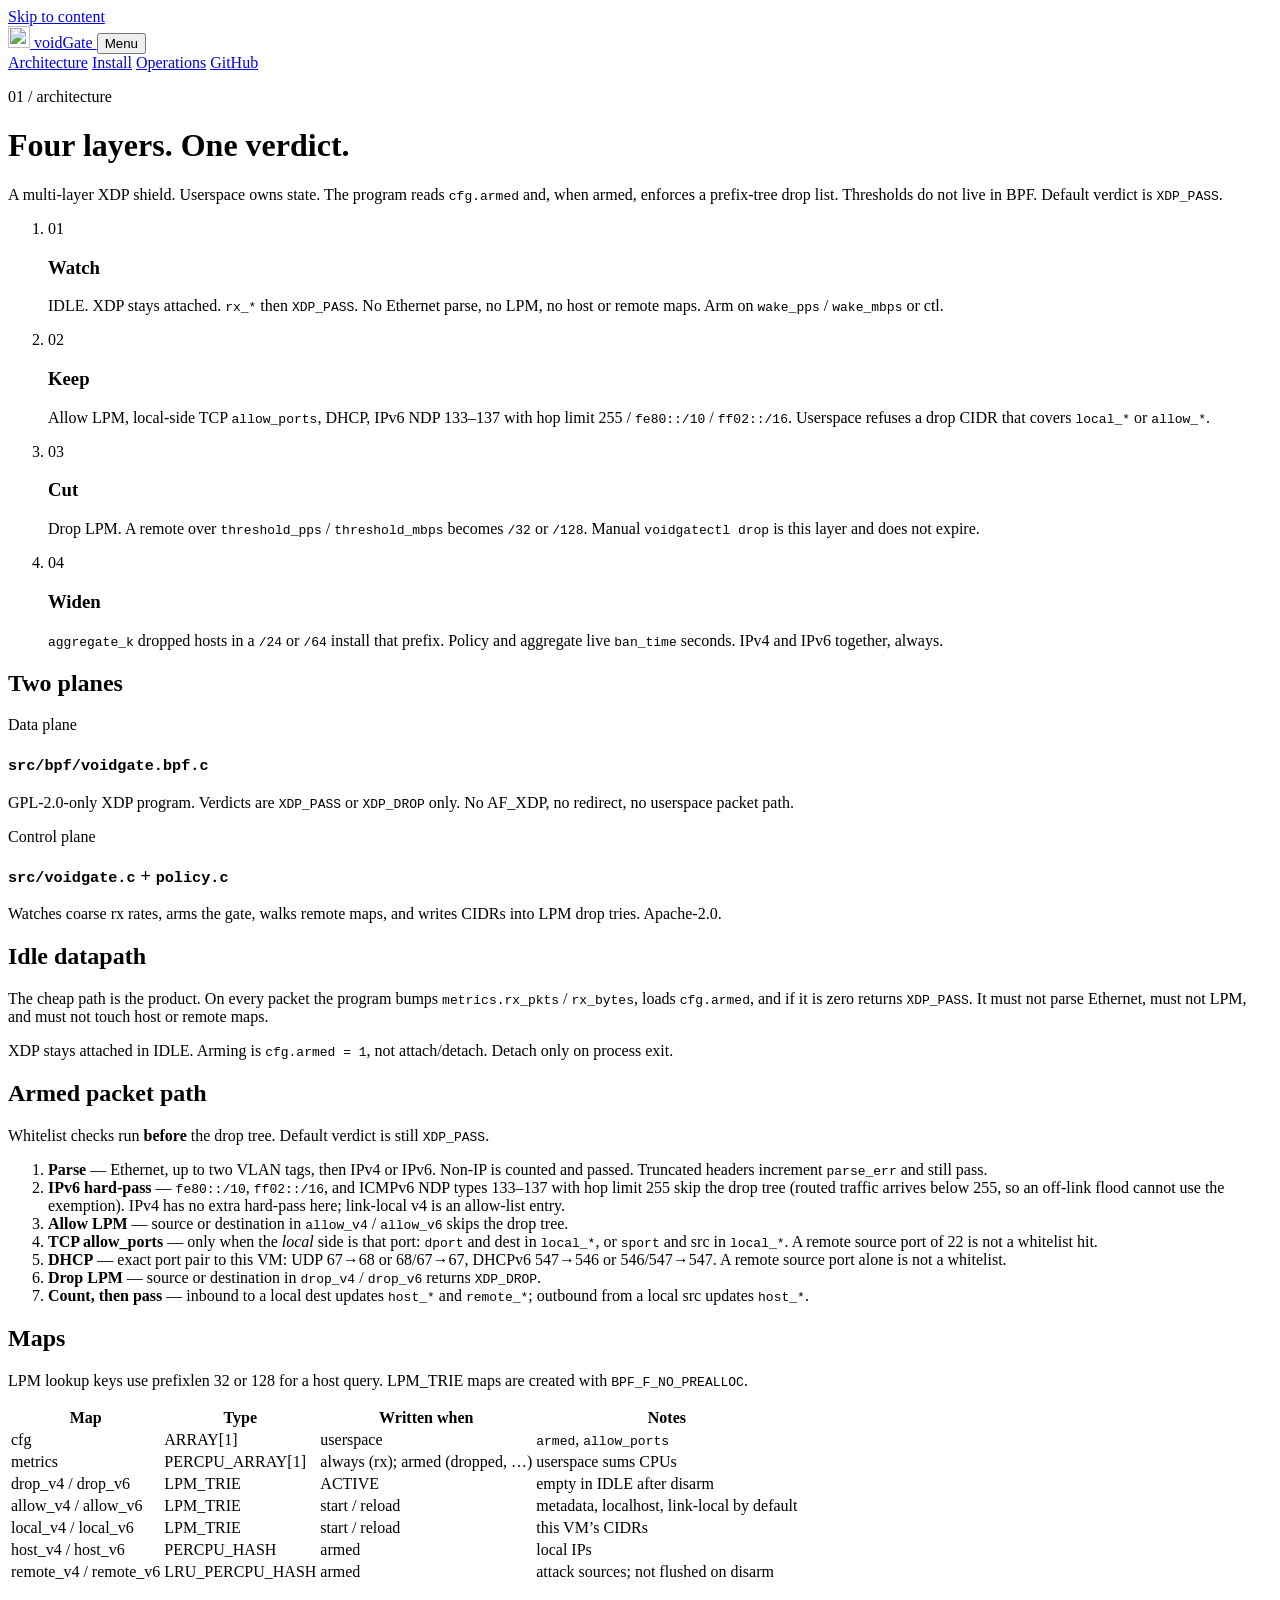
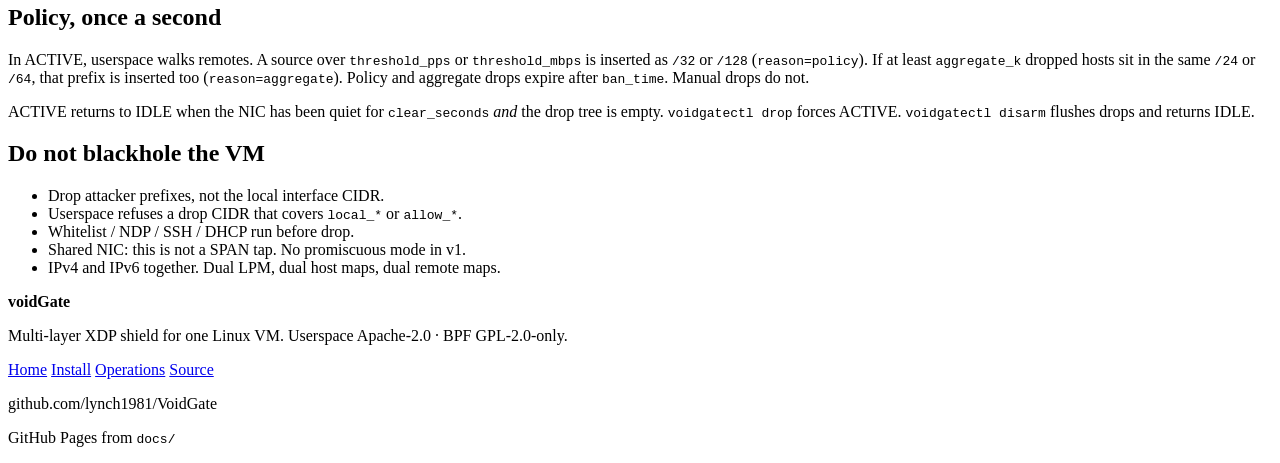
==== docs/architecture.html @ b7147ee7 "bugfix: require hop limit 255 for the XDP NDP exemption The IPv6 hard-pass matched ICMPv6 types 133-" ====
<!DOCTYPE html>
<html lang="en">
<head>
    <meta charset="utf-8">
    <meta name="viewport" content="width=device-width, initial-scale=1">
    <title>Architecture — voidGate</title>
    <meta name="description" content="voidGate as a four-layer XDP shield: watch, keep, cut, widen. Data plane vs control plane, maps, and invariants.">
    <meta name="theme-color" content="#05060a">
    <link rel="icon" href="img/favicon.svg" type="image/svg+xml">
    <link rel="canonical" href="https://lynch1981.github.io/VoidGate/architecture.html">
    <meta property="og:title" content="Architecture — voidGate">
    <meta property="og:description" content="Four-layer XDP shield. Control plane decides CIDRs. XDP only looks them up.">
    <meta property="og:type" content="website">
    <meta property="og:url" content="https://lynch1981.github.io/VoidGate/architecture.html">
    <link rel="preload" href="fonts/ibm-plex-sans-400.woff2" as="font" type="font/woff2" crossorigin>
    <link rel="preload" href="fonts/ibm-plex-mono-400.woff2" as="font" type="font/woff2" crossorigin>
    <link rel="stylesheet" href="css/site.css">
</head>
<body>
    <a class="skip" href="#main">Skip to content</a>
    <header class="site-header">
        <div class="wrap header-inner">
            <a class="brand" href="index.html">
                <img src="img/mark.svg" width="22" height="22" alt="">
                voidGate
            </a>
            <button class="nav-toggle" type="button" aria-expanded="false" aria-controls="site-nav">Menu</button>
            <nav id="site-nav" class="site-nav">
                <a href="architecture.html">Architecture</a>
                <a href="install.html">Install</a>
                <a href="operations.html">Operations</a>
                <a class="nav-ext" href="https://github.com/lynch1981/VoidGate">GitHub</a>
            </nav>
        </div>
    </header>

    <main id="main" class="wrap prose">
        <header class="page-head">
            <p class="kicker">01 / architecture</p>
            <h1>Four layers. One verdict.</h1>
            <p class="lede">A multi-layer XDP shield. Userspace owns state. The program reads <code>cfg.armed</code> and, when armed, enforces a prefix-tree drop list. Thresholds do not live in BPF. Default verdict is <code>XDP_PASS</code>.</p>
        </header>

        <ol class="shield">
            <li class="watch">
                <span class="layer-idx">01</span>
                <div>
                    <h3>Watch</h3>
                    <p>IDLE. XDP stays attached. <code>rx_*</code> then <code>XDP_PASS</code>. No Ethernet parse, no LPM, no host or remote maps. Arm on <code>wake_pps</code> / <code>wake_mbps</code> or ctl.</p>
                </div>
            </li>
            <li class="keep">
                <span class="layer-idx">02</span>
                <div>
                    <h3>Keep</h3>
                    <p>Allow LPM, local-side TCP <code>allow_ports</code>, DHCP, IPv6 NDP 133–137 with hop limit 255 / <code>fe80::/10</code> / <code>ff02::/16</code>. Userspace refuses a drop CIDR that covers <code>local_*</code> or <code>allow_*</code>.</p>
                </div>
            </li>
            <li class="cut">
                <span class="layer-idx">03</span>
                <div>
                    <h3>Cut</h3>
                    <p>Drop LPM. A remote over <code>threshold_pps</code> / <code>threshold_mbps</code> becomes <code>/32</code> or <code>/128</code>. Manual <code>voidgatectl drop</code> is this layer and does not expire.</p>
                </div>
            </li>
            <li class="widen">
                <span class="layer-idx">04</span>
                <div>
                    <h3>Widen</h3>
                    <p><code>aggregate_k</code> dropped hosts in a <code>/24</code> or <code>/64</code> install that prefix. Policy and aggregate live <code>ban_time</code> seconds. IPv4 and IPv6 together, always.</p>
                </div>
            </li>
        </ol>

        <h2>Two planes</h2>
        <div class="two">
            <article class="fact">
                <p class="tag">Data plane</p>
                <h3><code>src/bpf/voidgate.bpf.c</code></h3>
                <p>GPL-2.0-only XDP program. Verdicts are <code>XDP_PASS</code> or <code>XDP_DROP</code> only. No AF_XDP, no redirect, no userspace packet path.</p>
            </article>
            <article class="fact">
                <p class="tag">Control plane</p>
                <h3><code>src/voidgate.c</code> + <code>policy.c</code></h3>
                <p>Watches coarse rx rates, arms the gate, walks remote maps, and writes CIDRs into LPM drop tries. Apache-2.0.</p>
            </article>
        </div>

        <h2>Idle datapath</h2>
        <p>The cheap path is the product. On every packet the program bumps <code>metrics.rx_pkts</code> / <code>rx_bytes</code>, loads <code>cfg.armed</code>, and if it is zero returns <code>XDP_PASS</code>. It must not parse Ethernet, must not LPM, and must not touch host or remote maps.</p>
        <aside class="note ok">XDP stays attached in IDLE. Arming is <code>cfg.armed = 1</code>, not attach/detach. Detach only on process exit.</aside>

        <h2>Armed packet path</h2>
        <p>Whitelist checks run <strong>before</strong> the drop tree. Default verdict is still <code>XDP_PASS</code>.</p>
        <ol class="path">
            <li><strong>Parse</strong> — Ethernet, up to two VLAN tags, then IPv4 or IPv6. Non-IP is counted and passed. Truncated headers increment <code>parse_err</code> and still pass.</li>
            <li><strong>IPv6 hard-pass</strong> — <code>fe80::/10</code>, <code>ff02::/16</code>, and ICMPv6 NDP types 133–137 with hop limit 255 skip the drop tree (routed traffic arrives below 255, so an off-link flood cannot use the exemption). IPv4 has no extra hard-pass here; link-local v4 is an allow-list entry.</li>
            <li><strong>Allow LPM</strong> — source or destination in <code>allow_v4</code> / <code>allow_v6</code> skips the drop tree.</li>
            <li><strong>TCP allow_ports</strong> — only when the <em>local</em> side is that port: <code>dport</code> and dest in <code>local_*</code>, or <code>sport</code> and src in <code>local_*</code>. A remote source port of 22 is not a whitelist hit.</li>
            <li><strong>DHCP</strong> — exact port pair to this VM: UDP 67→68 or 68/67→67, DHCPv6 547→546 or 546/547→547. A remote source port alone is not a whitelist.</li>
            <li class="drop-step"><strong>Drop LPM</strong> — source or destination in <code>drop_v4</code> / <code>drop_v6</code> returns <code>XDP_DROP</code>.</li>
            <li><strong>Count, then pass</strong> — inbound to a local dest updates <code>host_*</code> and <code>remote_*</code>; outbound from a local src updates <code>host_*</code>.</li>
        </ol>

        <h2>Maps</h2>
        <p>LPM lookup keys use prefixlen 32 or 128 for a host query. LPM_TRIE maps are created with <code>BPF_F_NO_PREALLOC</code>.</p>
        <div class="grid-table-wrap">
            <table class="grid-table">
                <thead>
                    <tr>
                        <th>Map</th>
                        <th>Type</th>
                        <th>Written when</th>
                        <th>Notes</th>
                    </tr>
                </thead>
                <tbody>
                    <tr>
                        <td>cfg</td>
                        <td>ARRAY[1]</td>
                        <td>userspace</td>
                        <td><code>armed</code>, <code>allow_ports</code></td>
                    </tr>
                    <tr>
                        <td>metrics</td>
                        <td>PERCPU_ARRAY[1]</td>
                        <td>always (rx); armed (dropped, …)</td>
                        <td>userspace sums CPUs</td>
                    </tr>
                    <tr>
                        <td>drop_v4 / drop_v6</td>
                        <td>LPM_TRIE</td>
                        <td>ACTIVE</td>
                        <td>empty in IDLE after disarm</td>
                    </tr>
                    <tr>
                        <td>allow_v4 / allow_v6</td>
                        <td>LPM_TRIE</td>
                        <td>start / reload</td>
                        <td>metadata, localhost, link-local by default</td>
                    </tr>
                    <tr>
                        <td>local_v4 / local_v6</td>
                        <td>LPM_TRIE</td>
                        <td>start / reload</td>
                        <td>this VM’s CIDRs</td>
                    </tr>
                    <tr>
                        <td>host_v4 / host_v6</td>
                        <td>PERCPU_HASH</td>
                        <td>armed</td>
                        <td>local IPs</td>
                    </tr>
                    <tr>
                        <td>remote_v4 / remote_v6</td>
                        <td>LRU_PERCPU_HASH</td>
                        <td>armed</td>
                        <td>attack sources; not flushed on disarm</td>
                    </tr>
                </tbody>
            </table>
        </div>

        <h2>Policy, once a second</h2>
        <p>In ACTIVE, userspace walks remotes. A source over <code>threshold_pps</code> or <code>threshold_mbps</code> is inserted as <code>/32</code> or <code>/128</code> (<code>reason=policy</code>). If at least <code>aggregate_k</code> dropped hosts sit in the same <code>/24</code> or <code>/64</code>, that prefix is inserted too (<code>reason=aggregate</code>). Policy and aggregate drops expire after <code>ban_time</code>. Manual drops do not.</p>
        <p>ACTIVE returns to IDLE when the NIC has been quiet for <code>clear_seconds</code> <em>and</em> the drop tree is empty. <code>voidgatectl drop</code> forces ACTIVE. <code>voidgatectl disarm</code> flushes drops and returns IDLE.</p>

        <h2>Do not blackhole the VM</h2>
        <ul class="checks">
            <li>Drop attacker prefixes, not the local interface CIDR.</li>
            <li>Userspace refuses a drop CIDR that covers <code>local_*</code> or <code>allow_*</code>.</li>
            <li>Whitelist / NDP / SSH / DHCP run before drop.</li>
            <li>Shared NIC: this is not a SPAN tap. No promiscuous mode in v1.</li>
            <li>IPv4 and IPv6 together. Dual LPM, dual host maps, dual remote maps.</li>
        </ul>
    </main>

    <footer class="site-footer">
        <div class="wrap footer-inner">
            <div>
                <strong>voidGate</strong>
                <p>Multi-layer XDP shield for one Linux VM. Userspace Apache-2.0 · BPF GPL-2.0-only.</p>
                <div class="footer-nav">
                    <a href="index.html">Home</a>
                    <a href="install.html">Install</a>
                    <a href="operations.html">Operations</a>
                    <a href="https://github.com/lynch1981/VoidGate">Source</a>
                </div>
            </div>
            <div class="footer-meta">
                <p>github.com/lynch1981/VoidGate</p>
                <p>GitHub Pages from <code>docs/</code></p>
            </div>
        </div>
    </footer>
    <script src="js/site.js"></script>
</body>
</html>
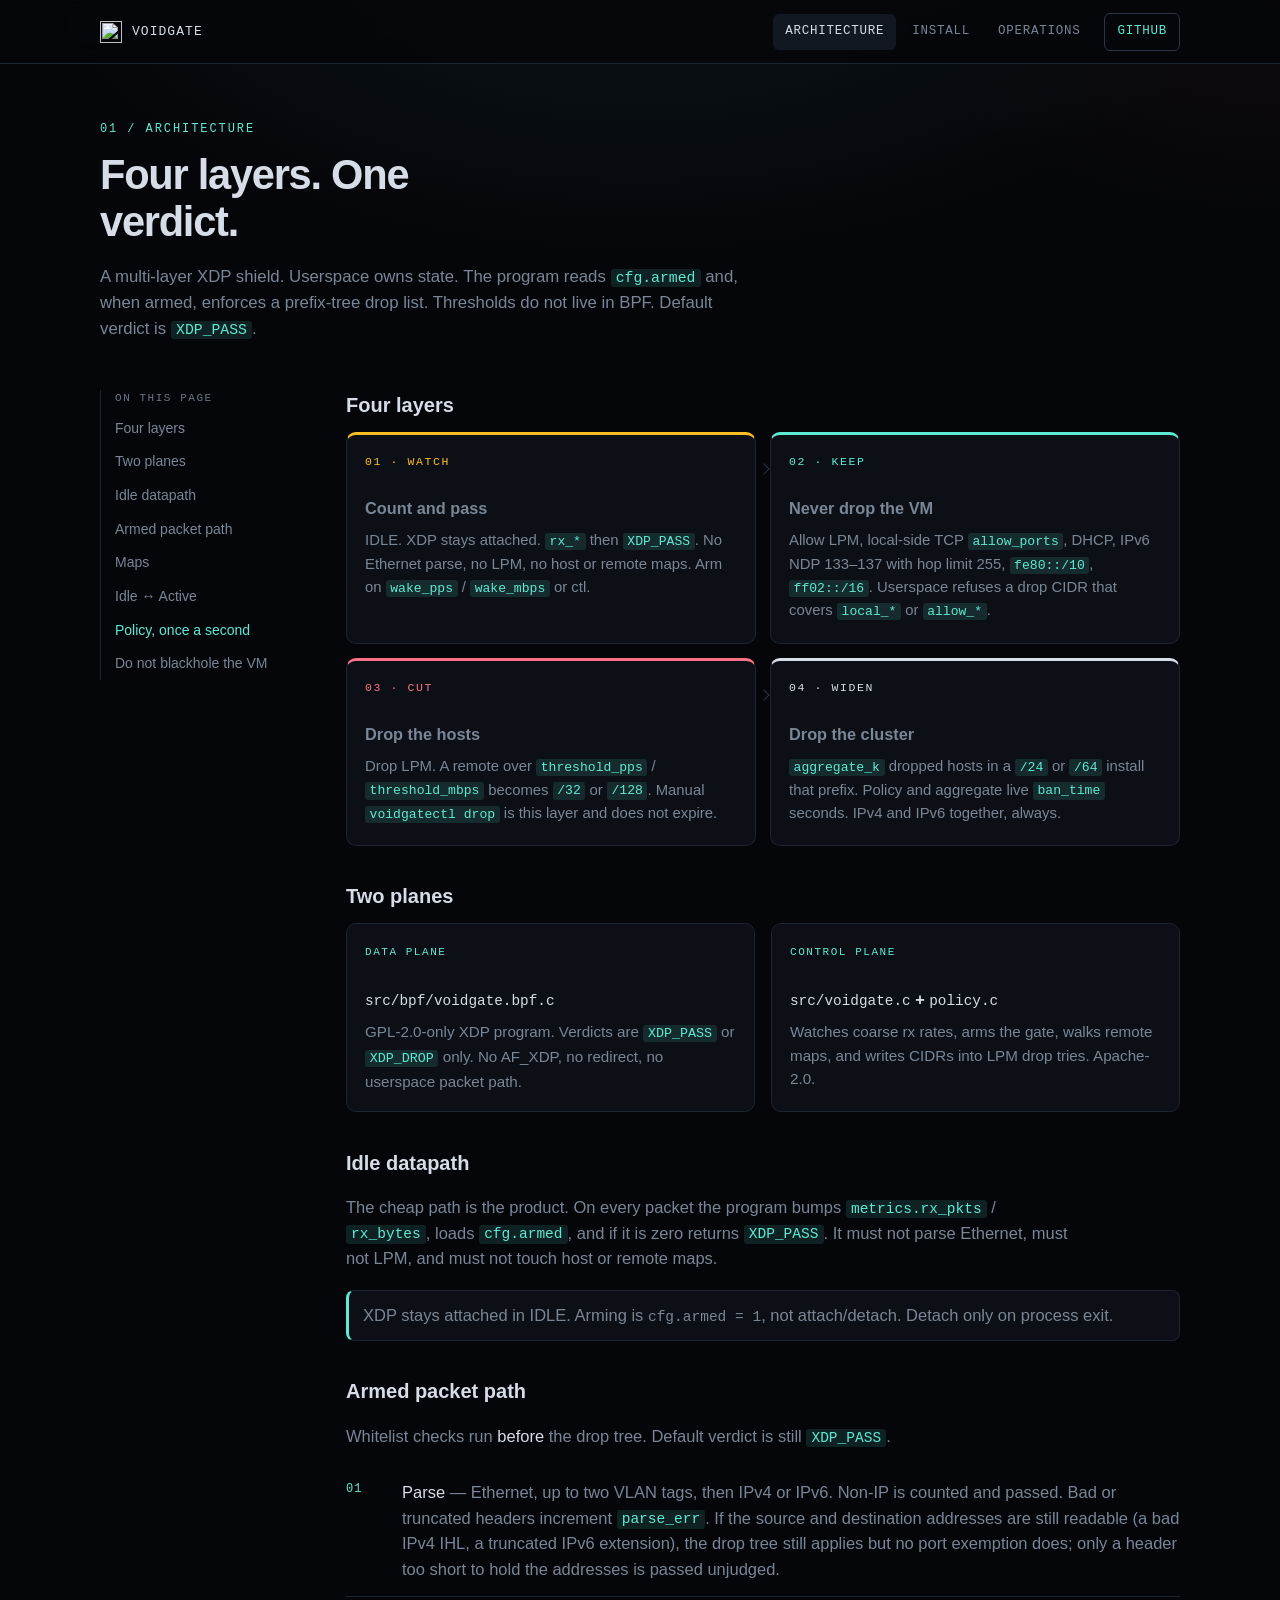
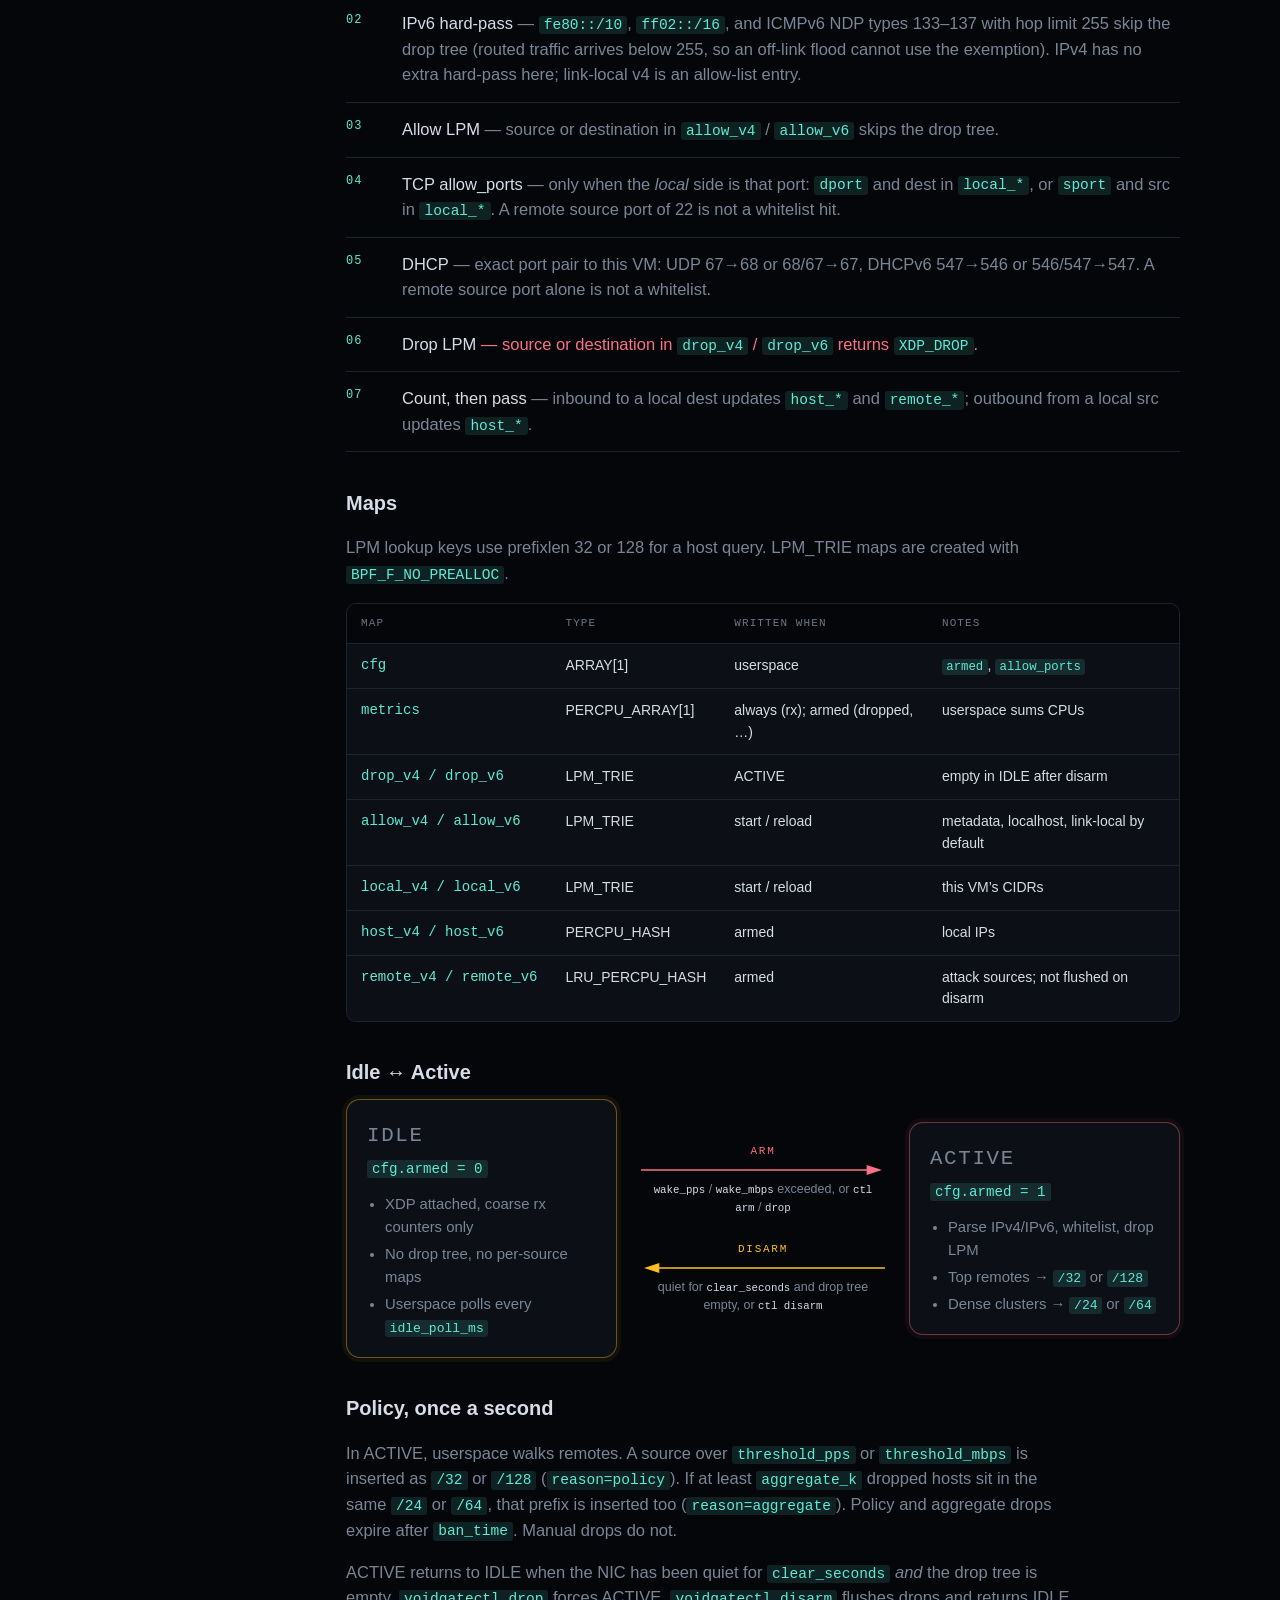
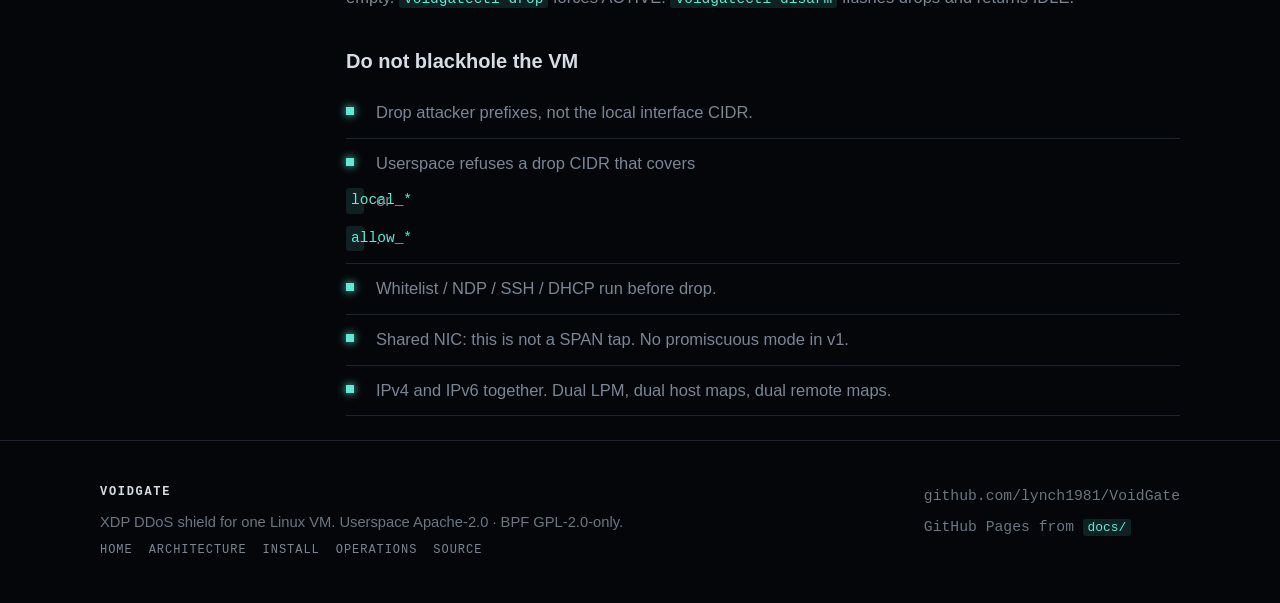
==== commit 953754c5: "doc: refresh the website Rework the homepage around a plain-language hero with a quickstart, a branc" ====
--- a/docs/architecture.html
+++ b/docs/architecture.html
@@ -34,154 +34,186 @@
         </div>
     </header>
 
-    <main id="main" class="wrap prose">
+    <main id="main" class="wrap doc">
         <header class="page-head">
             <p class="kicker">01 / architecture</p>
             <h1>Four layers. One verdict.</h1>
             <p class="lede">A multi-layer XDP shield. Userspace owns state. The program reads <code>cfg.armed</code> and, when armed, enforces a prefix-tree drop list. Thresholds do not live in BPF. Default verdict is <code>XDP_PASS</code>.</p>
         </header>
-
-        <ol class="shield">
-            <li class="watch">
-                <span class="layer-idx">01</span>
-                <div>
-                    <h3>Watch</h3>
-                    <p>IDLE. XDP stays attached. <code>rx_*</code> then <code>XDP_PASS</code>. No Ethernet parse, no LPM, no host or remote maps. Arm on <code>wake_pps</code> / <code>wake_mbps</code> or ctl.</p>
-                </div>
-            </li>
-            <li class="keep">
-                <span class="layer-idx">02</span>
-                <div>
-                    <h3>Keep</h3>
-                    <p>Allow LPM, local-side TCP <code>allow_ports</code>, DHCP, IPv6 NDP 133–137 with hop limit 255 / <code>fe80::/10</code> / <code>ff02::/16</code>. Userspace refuses a drop CIDR that covers <code>local_*</code> or <code>allow_*</code>.</p>
-                </div>
-            </li>
-            <li class="cut">
-                <span class="layer-idx">03</span>
-                <div>
-                    <h3>Cut</h3>
-                    <p>Drop LPM. A remote over <code>threshold_pps</code> / <code>threshold_mbps</code> becomes <code>/32</code> or <code>/128</code>. Manual <code>voidgatectl drop</code> is this layer and does not expire.</p>
-                </div>
-            </li>
-            <li class="widen">
-                <span class="layer-idx">04</span>
-                <div>
-                    <h3>Widen</h3>
-                    <p><code>aggregate_k</code> dropped hosts in a <code>/24</code> or <code>/64</code> install that prefix. Policy and aggregate live <code>ban_time</code> seconds. IPv4 and IPv6 together, always.</p>
-                </div>
-            </li>
-        </ol>
-
-        <h2>Two planes</h2>
-        <div class="two">
-            <article class="fact">
-                <p class="tag">Data plane</p>
-                <h3><code>src/bpf/voidgate.bpf.c</code></h3>
-                <p>GPL-2.0-only XDP program. Verdicts are <code>XDP_PASS</code> or <code>XDP_DROP</code> only. No AF_XDP, no redirect, no userspace packet path.</p>
-            </article>
-            <article class="fact">
-                <p class="tag">Control plane</p>
-                <h3><code>src/voidgate.c</code> + <code>policy.c</code></h3>
-                <p>Watches coarse rx rates, arms the gate, walks remote maps, and writes CIDRs into LPM drop tries. Apache-2.0.</p>
-            </article>
+        <div class="doc-body">
+            <nav class="toc" aria-label="On this page" hidden><p>On this page</p></nav>
+            <div class="prose">
+                <h2>Four layers</h2>
+                <ol class="pipeline">
+                    <li class="watch">
+                        <span class="layer-idx">01 · Watch</span>
+                        <h3>Count and pass</h3>
+                        <p>IDLE. XDP stays attached. <code>rx_*</code> then <code>XDP_PASS</code>. No Ethernet parse, no LPM, no host or remote maps. Arm on <code>wake_pps</code> / <code>wake_mbps</code> or ctl.</p>
+                    </li>
+                    <li class="keep">
+                        <span class="layer-idx">02 · Keep</span>
+                        <h3>Never drop the VM</h3>
+                        <p>Allow LPM, local-side TCP <code>allow_ports</code>, DHCP, IPv6 NDP 133–137 with hop limit 255, <code>fe80::/10</code>, <code>ff02::/16</code>. Userspace refuses a drop CIDR that covers <code>local_*</code> or <code>allow_*</code>.</p>
+                    </li>
+                    <li class="cut">
+                        <span class="layer-idx">03 · Cut</span>
+                        <h3>Drop the hosts</h3>
+                        <p>Drop LPM. A remote over <code>threshold_pps</code> / <code>threshold_mbps</code> becomes <code>/32</code> or <code>/128</code>. Manual <code>voidgatectl drop</code> is this layer and does not expire.</p>
+                    </li>
+                    <li class="widen">
+                        <span class="layer-idx">04 · Widen</span>
+                        <h3>Drop the cluster</h3>
+                        <p><code>aggregate_k</code> dropped hosts in a <code>/24</code> or <code>/64</code> install that prefix. Policy and aggregate live <code>ban_time</code> seconds. IPv4 and IPv6 together, always.</p>
+                    </li>
+                </ol>
+
+                <h2>Two planes</h2>
+                <div class="two">
+                    <article class="fact">
+                        <p class="tag">Data plane</p>
+                        <h3><code>src/bpf/voidgate.bpf.c</code></h3>
+                        <p>GPL-2.0-only XDP program. Verdicts are <code>XDP_PASS</code> or <code>XDP_DROP</code> only. No AF_XDP, no redirect, no userspace packet path.</p>
+                    </article>
+                    <article class="fact">
+                        <p class="tag">Control plane</p>
+                        <h3><code>src/voidgate.c</code> + <code>policy.c</code></h3>
+                        <p>Watches coarse rx rates, arms the gate, walks remote maps, and writes CIDRs into LPM drop tries. Apache-2.0.</p>
+                    </article>
+                </div>
+
+                <h2>Idle datapath</h2>
+                <p>The cheap path is the product. On every packet the program bumps <code>metrics.rx_pkts</code> / <code>rx_bytes</code>, loads <code>cfg.armed</code>, and if it is zero returns <code>XDP_PASS</code>. It must not parse Ethernet, must not LPM, and must not touch host or remote maps.</p>
+                <aside class="note ok">XDP stays attached in IDLE. Arming is <code>cfg.armed = 1</code>, not attach/detach. Detach only on process exit.</aside>
+
+                <h2>Armed packet path</h2>
+                <p>Whitelist checks run <strong>before</strong> the drop tree. Default verdict is still <code>XDP_PASS</code>.</p>
+                <ol class="path">
+                    <li><strong>Parse</strong> — Ethernet, up to two VLAN tags, then IPv4 or IPv6. Non-IP is counted and passed. Bad or truncated headers increment <code>parse_err</code>. If the source and destination addresses are still readable (a bad IPv4 IHL, a truncated IPv6 extension), the drop tree still applies but no port exemption does; only a header too short to hold the addresses is passed unjudged.</li>
+                    <li><strong>IPv6 hard-pass</strong> — <code>fe80::/10</code>, <code>ff02::/16</code>, and ICMPv6 NDP types 133–137 with hop limit 255 skip the drop tree (routed traffic arrives below 255, so an off-link flood cannot use the exemption). IPv4 has no extra hard-pass here; link-local v4 is an allow-list entry.</li>
+                    <li><strong>Allow LPM</strong> — source or destination in <code>allow_v4</code> / <code>allow_v6</code> skips the drop tree.</li>
+                    <li><strong>TCP allow_ports</strong> — only when the <em>local</em> side is that port: <code>dport</code> and dest in <code>local_*</code>, or <code>sport</code> and src in <code>local_*</code>. A remote source port of 22 is not a whitelist hit.</li>
+                    <li><strong>DHCP</strong> — exact port pair to this VM: UDP 67→68 or 68/67→67, DHCPv6 547→546 or 546/547→547. A remote source port alone is not a whitelist.</li>
+                    <li class="drop-step"><strong>Drop LPM</strong> — source or destination in <code>drop_v4</code> / <code>drop_v6</code> returns <code>XDP_DROP</code>.</li>
+                    <li><strong>Count, then pass</strong> — inbound to a local dest updates <code>host_*</code> and <code>remote_*</code>; outbound from a local src updates <code>host_*</code>.</li>
+                </ol>
+
+                <h2>Maps</h2>
+                <p>LPM lookup keys use prefixlen 32 or 128 for a host query. LPM_TRIE maps are created with <code>BPF_F_NO_PREALLOC</code>.</p>
+                <div class="grid-table-wrap">
+                    <table class="grid-table">
+                        <thead>
+                            <tr>
+                                <th>Map</th>
+                                <th>Type</th>
+                                <th>Written when</th>
+                                <th>Notes</th>
+                            </tr>
+                        </thead>
+                        <tbody>
+                            <tr>
+                                <td>cfg</td>
+                                <td>ARRAY[1]</td>
+                                <td>userspace</td>
+                                <td><code>armed</code>, <code>allow_ports</code></td>
+                            </tr>
+                            <tr>
+                                <td>metrics</td>
+                                <td>PERCPU_ARRAY[1]</td>
+                                <td>always (rx); armed (dropped, …)</td>
+                                <td>userspace sums CPUs</td>
+                            </tr>
+                            <tr>
+                                <td>drop_v4 / drop_v6</td>
+                                <td>LPM_TRIE</td>
+                                <td>ACTIVE</td>
+                                <td>empty in IDLE after disarm</td>
+                            </tr>
+                            <tr>
+                                <td>allow_v4 / allow_v6</td>
+                                <td>LPM_TRIE</td>
+                                <td>start / reload</td>
+                                <td>metadata, localhost, link-local by default</td>
+                            </tr>
+                            <tr>
+                                <td>local_v4 / local_v6</td>
+                                <td>LPM_TRIE</td>
+                                <td>start / reload</td>
+                                <td>this VM’s CIDRs</td>
+                            </tr>
+                            <tr>
+                                <td>host_v4 / host_v6</td>
+                                <td>PERCPU_HASH</td>
+                                <td>armed</td>
+                                <td>local IPs</td>
+                            </tr>
+                            <tr>
+                                <td>remote_v4 / remote_v6</td>
+                                <td>LRU_PERCPU_HASH</td>
+                                <td>armed</td>
+                                <td>attack sources; not flushed on disarm</td>
+                            </tr>
+                        </tbody>
+                    </table>
+                </div>
+
+                <h2>Idle ↔ Active</h2>
+                <div class="state-diagram">
+                    <article class="state idle">
+                        <p class="state-name">Idle</p>
+                        <p class="state-flag"><code>cfg.armed = 0</code></p>
+                        <ul>
+                            <li>XDP attached, coarse rx counters only</li>
+                            <li>No drop tree, no per-source maps</li>
+                            <li>Userspace polls every <code>idle_poll_ms</code></li>
+                        </ul>
+                    </article>
+                    <div class="transitions">
+                        <div class="transition to-active">
+                            <span class="t-label">arm</span>
+                            <svg viewBox="0 0 160 12" preserveAspectRatio="none" aria-hidden="true"><line x1="0" y1="6" x2="150" y2="6"/><path d="M148 1 L158 6 L148 11 Z"/></svg>
+                            <span class="t-cond"><code>wake_pps</code> / <code>wake_mbps</code> exceeded, or <code>ctl arm</code> / <code>drop</code></span>
+                        </div>
+                        <div class="transition to-idle">
+                            <span class="t-label">disarm</span>
+                            <svg viewBox="0 0 160 12" preserveAspectRatio="none" aria-hidden="true"><line x1="10" y1="6" x2="160" y2="6"/><path d="M12 1 L2 6 L12 11 Z"/></svg>
+                            <span class="t-cond">quiet for <code>clear_seconds</code> and drop tree empty, or <code>ctl disarm</code></span>
+                        </div>
+                    </div>
+                    <article class="state active">
+                        <p class="state-name">Active</p>
+                        <p class="state-flag"><code>cfg.armed = 1</code></p>
+                        <ul>
+                            <li>Parse IPv4/IPv6, whitelist, drop LPM</li>
+                            <li>Top remotes → <code>/32</code> or <code>/128</code></li>
+                            <li>Dense clusters → <code>/24</code> or <code>/64</code></li>
+                        </ul>
+                    </article>
+                </div>
+
+                <h2>Policy, once a second</h2>
+                <p>In ACTIVE, userspace walks remotes. A source over <code>threshold_pps</code> or <code>threshold_mbps</code> is inserted as <code>/32</code> or <code>/128</code> (<code>reason=policy</code>). If at least <code>aggregate_k</code> dropped hosts sit in the same <code>/24</code> or <code>/64</code>, that prefix is inserted too (<code>reason=aggregate</code>). Policy and aggregate drops expire after <code>ban_time</code>. Manual drops do not.</p>
+                <p>ACTIVE returns to IDLE when the NIC has been quiet for <code>clear_seconds</code> <em>and</em> the drop tree is empty. <code>voidgatectl drop</code> forces ACTIVE. <code>voidgatectl disarm</code> flushes drops and returns IDLE.</p>
+
+                <h2>Do not blackhole the VM</h2>
+                <ul class="checks">
+                    <li>Drop attacker prefixes, not the local interface CIDR.</li>
+                    <li>Userspace refuses a drop CIDR that covers <code>local_*</code> or <code>allow_*</code>.</li>
+                    <li>Whitelist / NDP / SSH / DHCP run before drop.</li>
+                    <li>Shared NIC: this is not a SPAN tap. No promiscuous mode in v1.</li>
+                    <li>IPv4 and IPv6 together. Dual LPM, dual host maps, dual remote maps.</li>
+                </ul>
+            </div>
         </div>
-
-        <h2>Idle datapath</h2>
-        <p>The cheap path is the product. On every packet the program bumps <code>metrics.rx_pkts</code> / <code>rx_bytes</code>, loads <code>cfg.armed</code>, and if it is zero returns <code>XDP_PASS</code>. It must not parse Ethernet, must not LPM, and must not touch host or remote maps.</p>
-        <aside class="note ok">XDP stays attached in IDLE. Arming is <code>cfg.armed = 1</code>, not attach/detach. Detach only on process exit.</aside>
-
-        <h2>Armed packet path</h2>
-        <p>Whitelist checks run <strong>before</strong> the drop tree. Default verdict is still <code>XDP_PASS</code>.</p>
-        <ol class="path">
-            <li><strong>Parse</strong> — Ethernet, up to two VLAN tags, then IPv4 or IPv6. Non-IP is counted and passed. Truncated headers increment <code>parse_err</code> and still pass.</li>
-            <li><strong>IPv6 hard-pass</strong> — <code>fe80::/10</code>, <code>ff02::/16</code>, and ICMPv6 NDP types 133–137 with hop limit 255 skip the drop tree (routed traffic arrives below 255, so an off-link flood cannot use the exemption). IPv4 has no extra hard-pass here; link-local v4 is an allow-list entry.</li>
-            <li><strong>Allow LPM</strong> — source or destination in <code>allow_v4</code> / <code>allow_v6</code> skips the drop tree.</li>
-            <li><strong>TCP allow_ports</strong> — only when the <em>local</em> side is that port: <code>dport</code> and dest in <code>local_*</code>, or <code>sport</code> and src in <code>local_*</code>. A remote source port of 22 is not a whitelist hit.</li>
-            <li><strong>DHCP</strong> — exact port pair to this VM: UDP 67→68 or 68/67→67, DHCPv6 547→546 or 546/547→547. A remote source port alone is not a whitelist.</li>
-            <li class="drop-step"><strong>Drop LPM</strong> — source or destination in <code>drop_v4</code> / <code>drop_v6</code> returns <code>XDP_DROP</code>.</li>
-            <li><strong>Count, then pass</strong> — inbound to a local dest updates <code>host_*</code> and <code>remote_*</code>; outbound from a local src updates <code>host_*</code>.</li>
-        </ol>
-
-        <h2>Maps</h2>
-        <p>LPM lookup keys use prefixlen 32 or 128 for a host query. LPM_TRIE maps are created with <code>BPF_F_NO_PREALLOC</code>.</p>
-        <div class="grid-table-wrap">
-            <table class="grid-table">
-                <thead>
-                    <tr>
-                        <th>Map</th>
-                        <th>Type</th>
-                        <th>Written when</th>
-                        <th>Notes</th>
-                    </tr>
-                </thead>
-                <tbody>
-                    <tr>
-                        <td>cfg</td>
-                        <td>ARRAY[1]</td>
-                        <td>userspace</td>
-                        <td><code>armed</code>, <code>allow_ports</code></td>
-                    </tr>
-                    <tr>
-                        <td>metrics</td>
-                        <td>PERCPU_ARRAY[1]</td>
-                        <td>always (rx); armed (dropped, …)</td>
-                        <td>userspace sums CPUs</td>
-                    </tr>
-                    <tr>
-                        <td>drop_v4 / drop_v6</td>
-                        <td>LPM_TRIE</td>
-                        <td>ACTIVE</td>
-                        <td>empty in IDLE after disarm</td>
-                    </tr>
-                    <tr>
-                        <td>allow_v4 / allow_v6</td>
-                        <td>LPM_TRIE</td>
-                        <td>start / reload</td>
-                        <td>metadata, localhost, link-local by default</td>
-                    </tr>
-                    <tr>
-                        <td>local_v4 / local_v6</td>
-                        <td>LPM_TRIE</td>
-                        <td>start / reload</td>
-                        <td>this VM’s CIDRs</td>
-                    </tr>
-                    <tr>
-                        <td>host_v4 / host_v6</td>
-                        <td>PERCPU_HASH</td>
-                        <td>armed</td>
-                        <td>local IPs</td>
-                    </tr>
-                    <tr>
-                        <td>remote_v4 / remote_v6</td>
-                        <td>LRU_PERCPU_HASH</td>
-                        <td>armed</td>
-                        <td>attack sources; not flushed on disarm</td>
-                    </tr>
-                </tbody>
-            </table>
-        </div>
-
-        <h2>Policy, once a second</h2>
-        <p>In ACTIVE, userspace walks remotes. A source over <code>threshold_pps</code> or <code>threshold_mbps</code> is inserted as <code>/32</code> or <code>/128</code> (<code>reason=policy</code>). If at least <code>aggregate_k</code> dropped hosts sit in the same <code>/24</code> or <code>/64</code>, that prefix is inserted too (<code>reason=aggregate</code>). Policy and aggregate drops expire after <code>ban_time</code>. Manual drops do not.</p>
-        <p>ACTIVE returns to IDLE when the NIC has been quiet for <code>clear_seconds</code> <em>and</em> the drop tree is empty. <code>voidgatectl drop</code> forces ACTIVE. <code>voidgatectl disarm</code> flushes drops and returns IDLE.</p>
-
-        <h2>Do not blackhole the VM</h2>
-        <ul class="checks">
-            <li>Drop attacker prefixes, not the local interface CIDR.</li>
-            <li>Userspace refuses a drop CIDR that covers <code>local_*</code> or <code>allow_*</code>.</li>
-            <li>Whitelist / NDP / SSH / DHCP run before drop.</li>
-            <li>Shared NIC: this is not a SPAN tap. No promiscuous mode in v1.</li>
-            <li>IPv4 and IPv6 together. Dual LPM, dual host maps, dual remote maps.</li>
-        </ul>
     </main>
 
     <footer class="site-footer">
         <div class="wrap footer-inner">
             <div>
                 <strong>voidGate</strong>
-                <p>Multi-layer XDP shield for one Linux VM. Userspace Apache-2.0 · BPF GPL-2.0-only.</p>
+                <p>XDP DDoS shield for one Linux VM. Userspace Apache-2.0 · BPF GPL-2.0-only.</p>
                 <div class="footer-nav">
                     <a href="index.html">Home</a>
+                    <a href="architecture.html">Architecture</a>
                     <a href="install.html">Install</a>
                     <a href="operations.html">Operations</a>
                     <a href="https://github.com/lynch1981/VoidGate">Source</a>
--- a/docs/css/site.css
+++ b/docs/css/site.css
@@ -0,0 +1,1873 @@
+@font-face {
+    font-family: "IBM Plex Sans";
+    src: url("../fonts/ibm-plex-sans-400.woff2") format("woff2");
+    font-weight: 400;
+    font-style: normal;
+    font-display: swap;
+}
+
+@font-face {
+    font-family: "IBM Plex Sans";
+    src: url("../fonts/ibm-plex-sans-500.woff2") format("woff2");
+    font-weight: 500;
+    font-style: normal;
+    font-display: swap;
+}
+
+@font-face {
+    font-family: "IBM Plex Sans";
+    src: url("../fonts/ibm-plex-sans-600.woff2") format("woff2");
+    font-weight: 600;
+    font-style: normal;
+    font-display: swap;
+}
+
+@font-face {
+    font-family: "IBM Plex Mono";
+    src: url("../fonts/ibm-plex-mono-400.woff2") format("woff2");
+    font-weight: 400;
+    font-style: normal;
+    font-display: swap;
+}
+
+@font-face {
+    font-family: "IBM Plex Mono";
+    src: url("../fonts/ibm-plex-mono-500.woff2") format("woff2");
+    font-weight: 500;
+    font-style: normal;
+    font-display: swap;
+}
+
+:root {
+    --void: #05060a;
+    --panel: #0c1016;
+    --panel-2: #121821;
+    --line: #1c2430;
+    --line-2: #2a3544;
+    --pass: #5eead4;
+    --pass-dim: rgba(94, 234, 212, 0.12);
+    --drop: #fb7185;
+    --drop-dim: rgba(251, 113, 133, 0.14);
+    --idle: #fbbf24;
+    --idle-dim: rgba(251, 191, 36, 0.12);
+    --keep: #a5b4fc;
+    --count: #7dd3fc;
+    --text: #d6dde6;
+    --muted: #7a8696;
+    --faint: #6a7684;
+    --sans: "IBM Plex Sans", "Segoe UI", sans-serif;
+    --mono: "IBM Plex Mono", ui-monospace, "Cascadia Code", Menlo, monospace;
+    --wrap: 1080px;
+    --header-h: 64px;
+    --radius: 6px;
+    --space-1: 8px;
+    --space-2: 16px;
+    --space-3: 24px;
+    --space-4: 40px;
+    --space-5: 64px;
+    --space-6: 96px;
+}
+
+*,
+*::before,
+*::after {
+    box-sizing: border-box;
+}
+
+html {
+    scroll-behavior: smooth;
+    color-scheme: dark;
+}
+
+html,
+body {
+    margin: 0;
+    padding: 0;
+}
+
+body {
+    min-height: 100vh;
+    font-family: var(--sans);
+    font-size: 16.5px;
+    line-height: 1.55;
+    color: var(--text);
+    background:
+        radial-gradient(900px 480px at 50% -80px, rgba(94, 234, 212, 0.07), transparent 70%),
+        radial-gradient(700px 400px at 100% 0, rgba(251, 113, 133, 0.04), transparent 55%),
+        var(--void);
+}
+
+::selection {
+    background: var(--pass);
+    color: var(--void);
+}
+
+a {
+    color: var(--pass);
+    text-decoration-thickness: 1px;
+    text-underline-offset: 3px;
+}
+
+a:hover {
+    color: #fff;
+}
+
+img {
+    max-width: 100%;
+    display: block;
+}
+
+code,
+kbd {
+    font-family: var(--mono);
+    font-size: 0.88em;
+    font-weight: 400;
+}
+
+p code,
+li code,
+td code,
+dd code,
+figcaption code {
+    color: var(--pass);
+    background: var(--pass-dim);
+    padding: 0.08em 0.35em;
+    border-radius: 3px;
+}
+
+.skip {
+    position: absolute;
+    left: 12px;
+    top: -48px;
+    z-index: 80;
+    padding: 8px 12px;
+    background: var(--pass);
+    color: var(--void);
+    font-family: var(--mono);
+    font-size: 13px;
+    font-weight: 500;
+}
+
+.skip:focus {
+    top: 12px;
+}
+
+.wrap {
+    width: min(var(--wrap), calc(100% - 40px));
+    margin-inline: auto;
+}
+
+.site-header {
+    position: sticky;
+    top: 0;
+    z-index: 50;
+    height: var(--header-h);
+    border-bottom: 1px solid var(--line);
+    background: rgba(5, 6, 10, 0.86);
+    backdrop-filter: blur(12px);
+}
+
+.header-inner {
+    display: flex;
+    align-items: center;
+    justify-content: space-between;
+    height: var(--header-h);
+    gap: 24px;
+}
+
+.brand {
+    display: flex;
+    align-items: center;
+    gap: 10px;
+    color: var(--text);
+    text-decoration: none;
+    font-family: var(--mono);
+    font-weight: 500;
+    letter-spacing: 0.08em;
+    text-transform: uppercase;
+    font-size: 13px;
+}
+
+.brand img {
+    width: 22px;
+    height: 22px;
+}
+
+.brand:hover {
+    color: var(--pass);
+}
+
+.nav-toggle {
+    display: none;
+    border: 1px solid var(--line-2);
+    background: var(--panel);
+    color: var(--text);
+    font-family: var(--mono);
+    font-size: 12px;
+    letter-spacing: 0.08em;
+    text-transform: uppercase;
+    padding: 8px 12px;
+    border-radius: var(--radius);
+    cursor: pointer;
+}
+
+.site-nav {
+    display: flex;
+    align-items: center;
+    gap: 4px;
+}
+
+.site-nav a {
+    color: var(--muted);
+    text-decoration: none;
+    font-family: var(--mono);
+    font-size: 12.5px;
+    letter-spacing: 0.06em;
+    text-transform: uppercase;
+    padding: 8px 12px;
+    border-radius: var(--radius);
+}
+
+.site-nav a:hover,
+.site-nav a[aria-current="page"] {
+    color: var(--text);
+    background: var(--panel-2);
+}
+
+.site-nav a.nav-ext {
+    color: var(--pass);
+    margin-left: 8px;
+    border: 1px solid var(--line-2);
+}
+
+.kicker {
+    margin: 0 0 12px;
+    font-family: var(--mono);
+    font-size: 12px;
+    font-weight: 500;
+    letter-spacing: 0.16em;
+    text-transform: uppercase;
+    color: var(--pass);
+}
+
+.display {
+    margin: 0;
+    font-family: var(--sans);
+    font-weight: 600;
+    font-size: clamp(2.3rem, 5vw, 3.9rem);
+    letter-spacing: -0.035em;
+    line-height: 1.04;
+    color: #fff;
+    text-wrap: balance;
+}
+
+.lede {
+    margin: 18px 0 0;
+    max-width: 40rem;
+    font-size: 1.15rem;
+    color: var(--muted);
+}
+
+.section-lede {
+    margin: 0 0 18px;
+    max-width: 40rem;
+    color: var(--muted);
+}
+
+.datapath:focus-visible {
+    outline: 2px solid var(--pass);
+    outline-offset: 3px;
+}
+
+.hero {
+    display: grid;
+    grid-template-columns: minmax(0, 1.15fr) minmax(0, 0.85fr);
+    gap: var(--space-4);
+    align-items: center;
+    padding: 88px 0 var(--space-4);
+}
+
+.hero .lede {
+    font-size: 1.1rem;
+}
+
+.chips {
+    display: flex;
+    flex-wrap: wrap;
+    gap: 8px;
+    margin: var(--space-3) 0 0;
+    padding: 0;
+    list-style: none;
+}
+
+.chips li {
+    font-family: var(--mono);
+    font-size: 11.5px;
+    letter-spacing: 0.04em;
+    color: var(--muted);
+    border: 1px solid var(--line-2);
+    border-radius: 999px;
+    padding: 4px 10px;
+}
+
+.hero-code {
+    margin: 0;
+    box-shadow: 0 30px 80px -40px rgba(94, 234, 212, 0.35);
+}
+
+.code-foot {
+    margin: 0;
+    padding: 10px 18px 12px;
+    border-top: 1px solid var(--line);
+    font-size: 13px;
+    color: var(--faint);
+}
+
+.datapath-title {
+    margin: 0 0 10px;
+    font-size: 1rem;
+    font-weight: 600;
+}
+
+.hero-actions {
+    display: flex;
+    flex-wrap: wrap;
+    gap: 12px;
+    margin-top: 28px;
+}
+
+.btn {
+    display: inline-flex;
+    align-items: center;
+    gap: 8px;
+    padding: 10px 16px;
+    border-radius: var(--radius);
+    font-family: var(--mono);
+    font-size: 13px;
+    font-weight: 500;
+    letter-spacing: 0.06em;
+    text-transform: uppercase;
+    text-decoration: none;
+    border: 1px solid transparent;
+}
+
+.btn-pass {
+    background: var(--pass);
+    color: var(--void);
+}
+
+.btn-pass:hover {
+    background: #fff;
+    color: var(--void);
+}
+
+.btn-ghost {
+    background: transparent;
+    color: var(--text);
+    border-color: var(--line-2);
+}
+
+.btn-ghost:hover {
+    border-color: var(--pass);
+    color: var(--pass);
+}
+
+.datapath {
+    margin: var(--space-3) 0 var(--space-5);
+    border: 1px solid var(--line);
+    background: var(--panel);
+    border-radius: 10px;
+    overflow: hidden;
+}
+
+.datapath-head {
+    display: flex;
+    flex-wrap: wrap;
+    align-items: center;
+    justify-content: space-between;
+    gap: 16px;
+    padding: 14px 16px;
+    border-bottom: 1px solid var(--line);
+}
+
+.seg {
+    display: inline-flex;
+    padding: 3px;
+    border: 1px solid var(--line-2);
+    border-radius: 8px;
+    background: var(--void);
+}
+
+.seg button {
+    appearance: none;
+    border: 0;
+    background: transparent;
+    color: var(--muted);
+    font-family: var(--mono);
+    font-size: 12px;
+    font-weight: 500;
+    letter-spacing: 0.1em;
+    text-transform: uppercase;
+    padding: 8px 14px;
+    border-radius: 5px;
+    cursor: pointer;
+}
+
+.seg button[aria-selected="true"][data-arm="0"] {
+    background: var(--idle-dim);
+    color: var(--idle);
+}
+
+.seg button[aria-selected="true"][data-arm="1"] {
+    background: var(--drop-dim);
+    color: var(--drop);
+}
+
+.metrics {
+    display: flex;
+    flex-wrap: wrap;
+    gap: 18px 24px;
+    margin: 0;
+}
+
+.metrics div {
+    display: flex;
+    flex-direction: column;
+    gap: 2px;
+}
+
+.metrics dt {
+    font-family: var(--mono);
+    font-size: 10px;
+    letter-spacing: 0.12em;
+    text-transform: uppercase;
+    color: var(--faint);
+}
+
+.metrics dd {
+    margin: 0;
+    font-family: var(--mono);
+    font-size: 14px;
+    font-variant-numeric: tabular-nums;
+    color: var(--text);
+}
+
+.datapath-body {
+    padding: 18px 16px 6px;
+}
+
+.flow {
+    display: block;
+    width: 100%;
+    height: auto;
+    overflow: visible;
+}
+
+.flow-tall {
+    display: none;
+}
+
+.flow .node rect,
+.flow .node polygon {
+    fill: var(--void);
+    stroke: var(--line-2);
+    stroke-width: 1.2;
+}
+
+.flow text {
+    font-family: var(--mono);
+}
+
+.flow .lbl {
+    font-size: 12px;
+    fill: var(--text);
+    text-anchor: middle;
+    dominant-baseline: central;
+}
+
+.flow .sub {
+    font-size: 10.5px;
+    fill: var(--faint);
+    text-anchor: middle;
+}
+
+.flow .sub-side {
+    text-anchor: start;
+    dominant-baseline: central;
+}
+
+.flow .el {
+    font-size: 10.5px;
+    fill: var(--muted);
+}
+
+.flow .cap {
+    font-size: 11px;
+    text-anchor: middle;
+}
+
+.flow .cap-idle {
+    fill: var(--idle);
+}
+
+.flow .cap-keep {
+    fill: var(--keep);
+}
+
+.flow .e {
+    fill: none;
+    stroke: var(--line-2);
+    stroke-width: 1.5;
+}
+
+.flow .e-idle {
+    stroke: var(--idle);
+    stroke-dasharray: 5 4;
+}
+
+.flow .e-keep {
+    stroke: var(--keep);
+}
+
+.flow .e-drop {
+    stroke: var(--drop);
+}
+
+.flow .e-pass {
+    stroke: var(--pass);
+}
+
+.flow .ah {
+    fill: var(--line-2);
+}
+
+.flow .ah-idle {
+    fill: var(--idle);
+}
+
+.flow .ah-keep {
+    fill: var(--keep);
+}
+
+.flow .ah-drop {
+    fill: var(--drop);
+}
+
+.flow .ah-pass {
+    fill: var(--pass);
+}
+
+.flow .verdict-pass rect {
+    fill: var(--pass-dim);
+    stroke: rgba(94, 234, 212, 0.5);
+}
+
+.flow .verdict-pass .lbl {
+    fill: var(--pass);
+}
+
+.flow .verdict-drop rect {
+    fill: var(--drop-dim);
+    stroke: rgba(251, 113, 133, 0.55);
+}
+
+.flow .verdict-drop .lbl {
+    fill: var(--drop);
+}
+
+.flow .verdict rect {
+    transition: fill 0.4s ease, stroke-width 0.4s ease;
+}
+
+.flow .verdict-pass.hit rect {
+    fill: rgba(94, 234, 212, 0.3);
+    stroke-width: 2.5;
+}
+
+.flow .verdict-drop.hit rect {
+    fill: rgba(251, 113, 133, 0.34);
+    stroke-width: 2.5;
+}
+
+.flow .node-count rect {
+    fill: rgba(125, 211, 252, 0.14);
+    stroke: var(--count);
+    stroke-width: 1.8;
+    filter: drop-shadow(0 0 6px rgba(125, 211, 252, 0.45));
+    transition: fill 0.4s ease, stroke-width 0.4s ease;
+}
+
+.flow .node-count .lbl,
+.flow .node-policy .lbl {
+    fill: var(--count);
+    font-weight: 500;
+}
+
+.flow .node-count.hit rect {
+    fill: rgba(125, 211, 252, 0.4);
+    stroke-width: 2.6;
+}
+
+.flow .node-policy rect {
+    fill: var(--panel-2);
+    stroke: var(--count);
+    stroke-width: 1.2;
+    transition: fill 0.4s ease;
+}
+
+.flow .node-policy.hit rect {
+    fill: rgba(125, 211, 252, 0.22);
+}
+
+.flow .region {
+    fill: rgba(125, 211, 252, 0.03);
+    stroke: rgba(125, 211, 252, 0.35);
+    stroke-dasharray: 4 4;
+}
+
+.flow .region-lbl {
+    font-size: 10px;
+    letter-spacing: 0.12em;
+    text-transform: uppercase;
+    fill: var(--count);
+    opacity: 0.8;
+}
+
+.flow .e-feed {
+    stroke: var(--count);
+}
+
+.flow .ah-feed {
+    fill: var(--count);
+}
+
+.flow .e-install {
+    stroke: var(--drop);
+    stroke-dasharray: 3 3;
+}
+
+.flow .el-drop {
+    fill: var(--drop);
+}
+
+.pk-feed {
+    fill: var(--count);
+    color: var(--count);
+}
+
+.flow .routes path {
+    fill: none;
+    stroke: none;
+}
+
+.flow .armed-only,
+.flow .idle-only {
+    transition: opacity 0.6s ease;
+}
+
+.datapath[data-armed="0"] .flow .armed-only,
+.datapath[data-armed="1"] .flow .idle-only {
+    opacity: 0.18;
+}
+
+.pk {
+    transform-box: fill-box;
+    transform-origin: center;
+    transition: transform 0.6s ease-out, opacity 0.6s ease-out;
+}
+
+.pk-legit {
+    fill: var(--pass);
+    color: var(--pass);
+}
+
+.pk-attack {
+    fill: var(--drop);
+    color: var(--drop);
+}
+
+.pk-keep {
+    fill: var(--keep);
+    color: var(--keep);
+}
+
+.pk {
+    filter: drop-shadow(0 0 4px currentColor);
+}
+
+.pk.pop {
+    transform: scale(2.6);
+    opacity: 0;
+}
+
+.datapath-foot {
+    display: flex;
+    flex-wrap: wrap;
+    align-items: baseline;
+    justify-content: space-between;
+    gap: 8px 24px;
+    padding: 8px 16px 12px;
+    border-top: 1px solid var(--line);
+}
+
+.flow-legend {
+    display: flex;
+    flex-wrap: wrap;
+    gap: 6px 18px;
+    margin: 0;
+    padding: 0;
+    list-style: none;
+    font-family: var(--mono);
+    font-size: 12px;
+    color: var(--muted);
+}
+
+.flow-legend li::before,
+.pkt-log .src::before {
+    content: "";
+    display: inline-block;
+    width: 8px;
+    height: 8px;
+    margin-right: 8px;
+    border-radius: 50%;
+    background: var(--k);
+    box-shadow: 0 0 6px var(--k);
+}
+
+.k-legit {
+    --k: var(--pass);
+}
+
+.k-attack {
+    --k: var(--drop);
+}
+
+.k-keep {
+    --k: var(--keep);
+}
+
+.datapath-note {
+    margin: 0;
+    font-family: var(--mono);
+    font-size: 12px;
+    color: var(--faint);
+}
+
+.pkt-log {
+    margin: 0;
+    padding: 10px 16px 14px;
+    list-style: none;
+    border-top: 1px solid var(--line);
+    background: #07090d;
+    font-family: var(--mono);
+    font-size: 12px;
+    min-height: calc(6 * 24px + 24px);
+}
+
+.pkt-log li {
+    display: grid;
+    grid-template-columns: 11.5rem 6rem minmax(0, 1fr) auto;
+    gap: 12px;
+    padding: 3px 0;
+    color: var(--faint);
+    white-space: nowrap;
+}
+
+.pkt-log li:first-child {
+    color: var(--text);
+    animation: log-in 0.8s ease-out;
+}
+
+.pkt-log .why {
+    overflow: hidden;
+    text-overflow: ellipsis;
+}
+
+.pkt-log .v-pass {
+    color: var(--pass);
+}
+
+.pkt-log .v-drop {
+    color: var(--drop);
+}
+
+@keyframes log-in {
+    from {
+        background: rgba(255, 255, 255, 0.06);
+    }
+}
+
+.section {
+    padding: var(--space-4) 0 var(--space-5);
+}
+
+.section-lede code,
+.state-flag code,
+.t-cond code {
+    font-size: 0.86em;
+}
+
+.section-head {
+    display: flex;
+    align-items: baseline;
+    justify-content: space-between;
+    gap: 16px;
+    margin-bottom: 22px;
+    padding-bottom: 12px;
+    border-bottom: 1px solid var(--line);
+}
+
+.section-head h2 {
+    margin: 0;
+    font-size: clamp(1.4rem, 2.6vw, 1.8rem);
+    font-weight: 600;
+    letter-spacing: -0.02em;
+}
+
+.section-head .idx {
+    font-family: var(--mono);
+    font-size: 12px;
+    letter-spacing: 0.14em;
+    text-transform: uppercase;
+    color: var(--faint);
+}
+
+.fact {
+    border: 1px solid var(--line);
+    background: var(--panel);
+    border-radius: 10px;
+    padding: 20px 18px 18px;
+}
+
+.fact .tag {
+    font-family: var(--mono);
+    font-size: 11px;
+    letter-spacing: 0.14em;
+    text-transform: uppercase;
+    color: var(--pass);
+    margin: 0 0 10px;
+}
+
+.fact h3 {
+    margin: 0 0 8px;
+    font-size: 1.05rem;
+}
+
+.fact p {
+    margin: 0;
+    color: var(--muted);
+    font-size: 0.95rem;
+}
+
+.nogo {
+    display: grid;
+    grid-template-columns: 1fr 1fr;
+    gap: 10px 28px;
+    margin: 0;
+    padding: 0;
+    list-style: none;
+}
+
+.nogo li {
+    font-family: var(--mono);
+    font-size: 14px;
+    color: var(--muted);
+    padding: 10px 0;
+    border-bottom: 1px solid var(--line);
+}
+
+.nogo li::before {
+    content: "— ";
+    color: var(--faint);
+}
+
+.band {
+    padding: var(--space-5) 0 var(--space-6);
+    margin: var(--space-4) 0;
+    background: linear-gradient(180deg, rgba(12, 16, 22, 0.9), rgba(12, 16, 22, 0.55));
+    border-block: 1px solid var(--line);
+}
+
+.tag {
+    font-family: var(--mono);
+    font-size: 11px;
+    letter-spacing: 0.14em;
+    text-transform: uppercase;
+    color: var(--muted);
+    margin: 0 0 10px;
+}
+
+.tag-pass {
+    color: var(--pass);
+}
+
+.tag-drop {
+    color: var(--drop);
+}
+
+.why {
+    display: grid;
+    grid-template-columns: repeat(3, 1fr);
+    gap: var(--space-4);
+}
+
+.why h3 {
+    margin: 0 0 8px;
+    font-size: 1.1rem;
+    font-weight: 600;
+}
+
+.why p {
+    margin: 0;
+    color: var(--muted);
+    font-size: 0.97rem;
+}
+
+.why .nogo {
+    grid-template-columns: 1fr;
+    gap: 0;
+}
+
+.why .nogo li {
+    font-size: 13px;
+    padding: 7px 0;
+}
+
+.pipeline {
+    list-style: none;
+    margin: 0;
+    padding: 0;
+    display: grid;
+    grid-template-columns: repeat(4, 1fr);
+    gap: 14px;
+    counter-reset: none;
+}
+
+.pipeline > li {
+    position: relative;
+    border: 1px solid var(--line);
+    border-top: 3px solid var(--layer, var(--text));
+    background: var(--panel);
+    border-radius: 10px;
+    padding: 18px 18px 20px;
+}
+
+.pipeline > li + li::before {
+    content: "";
+    position: absolute;
+    left: -11px;
+    top: 30px;
+    width: 8px;
+    height: 8px;
+    border-top: 1px solid var(--line-2);
+    border-right: 1px solid var(--line-2);
+    transform: rotate(45deg);
+}
+
+.pipeline .layer-idx {
+    display: block;
+    font-family: var(--mono);
+    font-size: 11.5px;
+    font-weight: 500;
+    letter-spacing: 0.14em;
+    text-transform: uppercase;
+    color: var(--layer, var(--text));
+    margin-bottom: 10px;
+}
+
+.pipeline h3 {
+    margin: 0 0 8px;
+    font-size: 1.05rem;
+    font-weight: 600;
+}
+
+.pipeline p {
+    margin: 0;
+    color: var(--muted);
+    font-size: 0.93rem;
+}
+
+.pipeline .watch {
+    --layer: var(--idle);
+}
+
+.pipeline .keep {
+    --layer: var(--pass);
+}
+
+.pipeline .cut {
+    --layer: var(--drop);
+}
+
+.pipeline .widen {
+    --layer: var(--text);
+}
+
+.state-diagram {
+    display: grid;
+    grid-template-columns: 1fr minmax(200px, 0.9fr) 1fr;
+    gap: var(--space-3);
+    align-items: center;
+}
+
+.state {
+    border: 1px solid var(--state-line);
+    background: var(--panel);
+    border-radius: 14px;
+    padding: 20px 20px 18px;
+    box-shadow: 0 0 0 4px var(--state-glow);
+}
+
+.state.idle {
+    --state: var(--idle);
+    --state-line: rgba(251, 191, 36, 0.4);
+    --state-glow: rgba(251, 191, 36, 0.05);
+}
+
+.state.active {
+    --state: var(--drop);
+    --state-line: rgba(251, 113, 133, 0.4);
+    --state-glow: rgba(251, 113, 133, 0.05);
+}
+
+.state-name {
+    margin: 0;
+    font-family: var(--mono);
+    font-size: 1.3rem;
+    font-weight: 500;
+    letter-spacing: 0.08em;
+    text-transform: uppercase;
+    color: var(--state);
+}
+
+.state-flag {
+    margin: 2px 0 12px;
+}
+
+.state ul {
+    margin: 0;
+    padding: 0 0 0 18px;
+    color: var(--muted);
+    font-size: 0.93rem;
+}
+
+.state li + li {
+    margin-top: 4px;
+}
+
+.transitions {
+    display: grid;
+    gap: var(--space-3);
+}
+
+.transition {
+    display: grid;
+    gap: 4px;
+    text-align: center;
+}
+
+.transition svg {
+    width: 100%;
+    height: 12px;
+    overflow: visible;
+}
+
+.transition line {
+    stroke: var(--t);
+    stroke-width: 1.5;
+    vector-effect: non-scaling-stroke;
+}
+
+.transition path {
+    fill: var(--t);
+}
+
+.transition.to-active {
+    --t: var(--drop);
+}
+
+.transition.to-idle {
+    --t: var(--idle);
+}
+
+.t-label {
+    font-family: var(--mono);
+    font-size: 11px;
+    font-weight: 500;
+    letter-spacing: 0.16em;
+    text-transform: uppercase;
+    color: var(--t);
+}
+
+.t-cond {
+    font-size: 12.5px;
+    color: var(--muted);
+    line-height: 1.45;
+}
+
+.t-cond code {
+    color: var(--text);
+}
+
+.operate {
+    display: grid;
+    grid-template-columns: 1.15fr 1fr;
+    gap: var(--space-4);
+    align-items: start;
+}
+
+.operate .section-lede {
+    margin-top: 0;
+}
+
+.cmd-grid {
+    display: grid;
+    grid-template-columns: 1fr 1fr;
+    gap: 0 20px;
+    margin: 0;
+}
+
+.cmd-grid div {
+    padding: 9px 0;
+    border-bottom: 1px solid var(--line);
+}
+
+.cmd-grid dt {
+    font-family: var(--mono);
+    font-size: 13px;
+    color: var(--pass);
+}
+
+.cmd-grid dd {
+    margin: 2px 0 0;
+    font-size: 13.5px;
+    color: var(--muted);
+}
+
+.more {
+    font-family: var(--mono);
+    font-size: 13px;
+    text-decoration: none;
+}
+
+.fit {
+    display: grid;
+    grid-template-columns: 1fr 1fr;
+    gap: 14px;
+    margin-bottom: var(--space-4);
+}
+
+.fit article {
+    border: 1px solid var(--line);
+    background: var(--void);
+    border-radius: 10px;
+    padding: 18px 20px;
+}
+
+.fit h3 {
+    margin: 0 0 10px;
+    font-family: var(--mono);
+    font-size: 12px;
+    font-weight: 500;
+    letter-spacing: 0.14em;
+    text-transform: uppercase;
+}
+
+.fit ul {
+    list-style: none;
+    margin: 0;
+    padding: 0;
+}
+
+.fit li {
+    position: relative;
+    padding: 6px 0 6px 24px;
+    color: var(--muted);
+    font-size: 0.97rem;
+}
+
+.fit li::before {
+    position: absolute;
+    left: 0;
+    font-family: var(--mono);
+}
+
+.fit-yes h3,
+.fit-yes li::before {
+    color: var(--pass);
+}
+
+.fit-yes li::before {
+    content: "+";
+}
+
+.fit-no h3,
+.fit-no li::before {
+    color: var(--drop);
+}
+
+.fit-no li::before {
+    content: "×";
+}
+
+.faq {
+    border-top: 1px solid var(--line);
+}
+
+.faq details {
+    border-bottom: 1px solid var(--line);
+}
+
+.faq summary {
+    list-style: none;
+    display: flex;
+    justify-content: space-between;
+    align-items: baseline;
+    gap: 16px;
+    padding: 16px 0;
+    font-weight: 500;
+    cursor: pointer;
+}
+
+.faq summary::-webkit-details-marker {
+    display: none;
+}
+
+.faq summary::after {
+    content: "+";
+    font-family: var(--mono);
+    color: var(--pass);
+}
+
+.faq details[open] summary::after {
+    content: "−";
+}
+
+.faq summary:hover {
+    color: #fff;
+}
+
+.faq summary:focus-visible {
+    outline: 2px solid var(--pass);
+    outline-offset: 3px;
+}
+
+.faq details p {
+    margin: 0 0 18px;
+    max-width: 48rem;
+    color: var(--muted);
+}
+
+.cta {
+    padding: var(--space-5) 0 var(--space-6);
+    text-align: center;
+}
+
+.cta h2 {
+    margin: 0;
+    font-size: clamp(1.5rem, 3.4vw, 2.2rem);
+    font-weight: 600;
+    letter-spacing: -0.03em;
+    color: #fff;
+}
+
+.cta p {
+    margin: 10px 0 0;
+    color: var(--muted);
+}
+
+.cta .hero-actions {
+    justify-content: center;
+}
+
+.page-head {
+    padding: 56px 0 28px;
+}
+
+.page-head h1 {
+    margin: 0;
+    font-size: clamp(1.8rem, 4vw, 2.6rem);
+    font-weight: 600;
+    letter-spacing: -0.03em;
+    line-height: 1.15;
+    max-width: 18ch;
+}
+
+.page-head .lede {
+    font-size: 1.05rem;
+}
+
+.prose h2 {
+    margin: 2.2rem 0 0.7rem;
+    font-size: 1.25rem;
+    scroll-margin-top: calc(var(--header-h) + 16px);
+}
+
+.prose > h2:first-child {
+    margin-top: 1.2rem;
+}
+
+.toc {
+    margin: 0 0 8px;
+    padding: 12px 14px;
+    border: 1px solid var(--line);
+    border-radius: 10px;
+    background: var(--panel);
+}
+
+.toc[hidden] {
+    display: none;
+}
+
+.toc p {
+    margin: 0 0 6px;
+    font-family: var(--mono);
+    font-size: 11px;
+    letter-spacing: 0.14em;
+    text-transform: uppercase;
+    color: var(--faint);
+}
+
+.toc ol {
+    display: flex;
+    flex-wrap: wrap;
+    gap: 2px 16px;
+    margin: 0;
+    padding: 0;
+    list-style: none;
+}
+
+.toc a {
+    font-size: 14px;
+    color: var(--muted);
+    text-decoration: none;
+}
+
+.toc a:hover,
+.toc a.is-current {
+    color: var(--pass);
+}
+
+.prose h3 {
+    margin: 1.6rem 0 0.5rem;
+    font-size: 1.02rem;
+}
+
+.prose p,
+.prose li {
+    color: var(--muted);
+}
+
+.prose p {
+    max-width: 46rem;
+}
+
+.prose strong {
+    color: var(--text);
+    font-weight: 500;
+}
+
+.path {
+    list-style: none;
+    margin: 0;
+    padding: 0;
+    counter-reset: step;
+}
+
+.path li {
+    position: relative;
+    padding: 14px 0 14px 56px;
+    border-bottom: 1px solid var(--line);
+    color: var(--muted);
+}
+
+.path li::before {
+    counter-increment: step;
+    content: counter(step, decimal-leading-zero);
+    position: absolute;
+    left: 0;
+    top: 14px;
+    font-family: var(--mono);
+    font-size: 12px;
+    letter-spacing: 0.08em;
+    color: var(--pass);
+}
+
+.path .drop-step {
+    color: var(--drop);
+}
+
+.grid-table-wrap {
+    overflow-x: auto;
+    border: 1px solid var(--line);
+    border-radius: 10px;
+    background: var(--panel);
+}
+
+.grid-table {
+    width: 100%;
+    border-collapse: collapse;
+    font-size: 14px;
+}
+
+.grid-table th,
+.grid-table td {
+    text-align: left;
+    padding: 11px 14px;
+    border-bottom: 1px solid var(--line);
+    vertical-align: top;
+}
+
+.grid-table th {
+    font-family: var(--mono);
+    font-size: 11px;
+    font-weight: 500;
+    letter-spacing: 0.1em;
+    text-transform: uppercase;
+    color: var(--faint);
+    background: var(--void);
+}
+
+.grid-table tr:last-child td {
+    border-bottom: 0;
+}
+
+.grid-table td:first-child {
+    font-family: var(--mono);
+    color: var(--pass);
+    white-space: nowrap;
+}
+
+.config-table td:nth-child(2) code {
+    white-space: nowrap;
+}
+
+.config-table td:last-child {
+    font-family: var(--mono);
+    font-size: 12px;
+}
+
+.config-table .rl-live {
+    color: var(--pass);
+}
+
+.config-table .rl-restart {
+    color: var(--idle);
+}
+
+.grid-table .group td {
+    padding-top: 16px;
+    font-family: var(--sans);
+    font-size: 11px;
+    font-weight: 500;
+    letter-spacing: 0.12em;
+    text-transform: uppercase;
+    color: var(--faint);
+    background: rgba(5, 6, 10, 0.5);
+}
+
+.prose .pipeline {
+    grid-template-columns: 1fr 1fr;
+}
+
+.prose .pipeline > li:nth-child(odd)::before {
+    display: none;
+}
+
+.prose .state-diagram {
+    margin: 8px 0 24px;
+}
+
+.checks {
+    list-style: none;
+    margin: 0;
+    padding: 0;
+}
+
+.checks li {
+    display: grid;
+    grid-template-columns: 18px 1fr;
+    gap: 12px;
+    padding: 12px 0;
+    border-bottom: 1px solid var(--line);
+    color: var(--muted);
+}
+
+.checks li::before {
+    content: "";
+    width: 8px;
+    height: 8px;
+    margin-top: 7px;
+    background: var(--pass);
+    box-shadow: 0 0 8px var(--pass);
+}
+
+.code {
+    margin: 16px 0 24px;
+    border: 1px solid var(--line);
+    border-radius: 10px;
+    background: #080b10;
+    overflow: hidden;
+}
+
+.code-head {
+    display: flex;
+    align-items: center;
+    justify-content: space-between;
+    padding: 8px 12px;
+    border-bottom: 1px solid var(--line);
+    font-family: var(--mono);
+    font-size: 11px;
+    letter-spacing: 0.1em;
+    text-transform: uppercase;
+    color: var(--faint);
+}
+
+.copy {
+    appearance: none;
+    border: 1px solid var(--line-2);
+    background: transparent;
+    color: var(--muted);
+    font-family: var(--mono);
+    font-size: 11px;
+    letter-spacing: 0.08em;
+    text-transform: uppercase;
+    padding: 4px 8px;
+    border-radius: 4px;
+    cursor: pointer;
+}
+
+.copy:hover,
+.copy.is-copied {
+    color: var(--pass);
+    border-color: var(--pass);
+}
+
+.code pre {
+    margin: 0;
+    padding: 16px 18px 18px;
+    overflow-x: auto;
+    font-family: var(--mono);
+    font-size: 13px;
+    line-height: 1.55;
+    color: var(--text);
+}
+
+.note {
+    border: 1px solid var(--line);
+    border-left-width: 3px;
+    border-radius: 8px;
+    padding: 12px 14px;
+    margin: 18px 0;
+    color: var(--muted);
+    background: var(--panel);
+}
+
+.note.warn {
+    border-left-color: var(--drop);
+}
+
+.note.ok {
+    border-left-color: var(--pass);
+}
+
+.note.idle {
+    border-left-color: var(--idle);
+}
+
+.term {
+    border: 1px solid var(--line);
+    border-radius: 10px;
+    background: #07090d;
+    overflow: hidden;
+}
+
+.term-bar {
+    display: flex;
+    align-items: center;
+    gap: 6px;
+    padding: 10px 12px;
+    border-bottom: 1px solid var(--line);
+    color: var(--faint);
+    font-family: var(--mono);
+    font-size: 11px;
+    letter-spacing: 0.1em;
+    text-transform: uppercase;
+}
+
+.term-bar i {
+    width: 8px;
+    height: 8px;
+    border-radius: 50%;
+    background: var(--line-2);
+}
+
+.term-bar i:nth-child(1) { background: #fb7185; }
+.term-bar i:nth-child(2) { background: #fbbf24; }
+.term-bar i:nth-child(3) { background: #5eead4; }
+
+.term pre {
+    margin: 0;
+    padding: 16px 18px 20px;
+    font-family: var(--mono);
+    font-size: 13px;
+    line-height: 1.6;
+    overflow-x: auto;
+    color: var(--text);
+}
+
+.term .cmd {
+    color: var(--pass);
+}
+
+.term .out {
+    color: var(--muted);
+}
+
+.two {
+    display: grid;
+    grid-template-columns: 1fr 1fr;
+    gap: 16px;
+}
+
+.site-footer {
+    border-top: 1px solid var(--line);
+    padding: 36px 0 48px;
+    margin-top: 24px;
+}
+
+.footer-inner {
+    display: flex;
+    justify-content: space-between;
+    gap: 32px;
+    flex-wrap: wrap;
+}
+
+.footer-inner strong {
+    font-family: var(--mono);
+    font-size: 12px;
+    letter-spacing: 0.14em;
+    text-transform: uppercase;
+}
+
+.footer-inner p {
+    margin: 8px 0 0;
+    color: var(--faint);
+    font-size: 0.92rem;
+    max-width: 36rem;
+}
+
+.footer-meta {
+    font-family: var(--mono);
+    font-size: 12px;
+    color: var(--faint);
+}
+
+.footer-nav {
+    display: flex;
+    gap: 16px;
+    flex-wrap: wrap;
+    margin-top: 8px;
+}
+
+.footer-nav a {
+    color: var(--muted);
+    text-decoration: none;
+    font-family: var(--mono);
+    font-size: 12px;
+    text-transform: uppercase;
+    letter-spacing: 0.08em;
+}
+
+.footer-nav a:hover {
+    color: var(--pass);
+}
+
+.focus-ring:focus-visible,
+a:focus-visible,
+button:focus-visible {
+    outline: 2px solid var(--pass);
+    outline-offset: 3px;
+}
+
+@media (min-width: 1100px) {
+    .doc-body {
+        display: grid;
+        grid-template-columns: 190px minmax(0, 1fr);
+        gap: 56px;
+        align-items: start;
+    }
+
+    .toc {
+        position: sticky;
+        top: calc(var(--header-h) + 28px);
+        margin: 1.2rem 0 0;
+        padding: 0 0 0 14px;
+        border: 0;
+        border-left: 1px solid var(--line);
+        border-radius: 0;
+        background: none;
+    }
+
+    .toc ol {
+        display: block;
+    }
+
+    .toc li + li {
+        margin-top: 2px;
+    }
+
+    .toc a {
+        display: block;
+        padding: 5px 0;
+    }
+}
+
+@media (max-width: 1000px) {
+    .pipeline {
+        grid-template-columns: 1fr 1fr;
+    }
+
+    .pipeline > li:nth-child(odd)::before {
+        display: none;
+    }
+}
+
+@media (max-width: 900px) {
+    .hero {
+        grid-template-columns: 1fr;
+        padding-top: 64px;
+    }
+}
+
+@media (max-width: 860px) {
+    .nogo,
+    .two,
+    .why,
+    .operate,
+    .fit,
+    .state-diagram {
+        grid-template-columns: 1fr;
+    }
+
+    .why {
+        gap: var(--space-3);
+    }
+
+    .transitions {
+        grid-template-columns: 1fr 1fr;
+        gap: var(--space-2);
+    }
+
+    .transition svg {
+        display: none;
+    }
+
+    .to-active .t-label::before {
+        content: "↓ ";
+    }
+
+    .to-idle .t-label::before {
+        content: "↑ ";
+    }
+
+    .page-head h1 {
+        max-width: none;
+    }
+}
+
+@media (max-width: 560px) {
+    .pipeline,
+    .prose .pipeline {
+        grid-template-columns: 1fr;
+    }
+
+    .pipeline > li::before {
+        display: none;
+    }
+
+    .cmd-grid {
+        grid-template-columns: 1fr;
+    }
+
+    .band {
+        padding: var(--space-4) 0;
+    }
+}
+
+@media (max-width: 720px) {
+    .nav-toggle {
+        display: inline-flex;
+    }
+
+    .site-nav {
+        display: none;
+        position: absolute;
+        top: var(--header-h);
+        left: 0;
+        right: 0;
+        flex-direction: column;
+        align-items: stretch;
+        padding: 8px 16px 16px;
+        background: rgba(5, 6, 10, 0.97);
+        border-bottom: 1px solid var(--line);
+        gap: 4px;
+    }
+
+    .site-header.is-open .site-nav {
+        display: flex;
+    }
+
+    .site-nav a.nav-ext {
+        margin-left: 0;
+    }
+
+    .hero {
+        padding-top: 48px;
+    }
+
+    .datapath-head .seg {
+        margin-bottom: 4px;
+    }
+
+    .flow-wide {
+        display: none;
+    }
+
+    .flow-tall {
+        display: block;
+        max-width: 420px;
+        margin: 0 auto;
+    }
+
+    .pkt-log {
+        min-height: 0;
+    }
+
+    .pkt-log li {
+        grid-template-columns: auto minmax(0, 1fr) auto;
+        gap: 2px 10px;
+        padding: 5px 0;
+        border-bottom: 1px solid var(--line);
+    }
+
+    .pkt-log .why {
+        grid-column: 1 / -1;
+        grid-row: 2;
+        padding-left: 16px;
+    }
+}
+
+@media (prefers-reduced-motion: reduce) {
+    html {
+        scroll-behavior: auto;
+    }
+
+    .pk {
+        display: none;
+    }
+
+    .pkt-log li:first-child {
+        animation: none;
+    }
+}
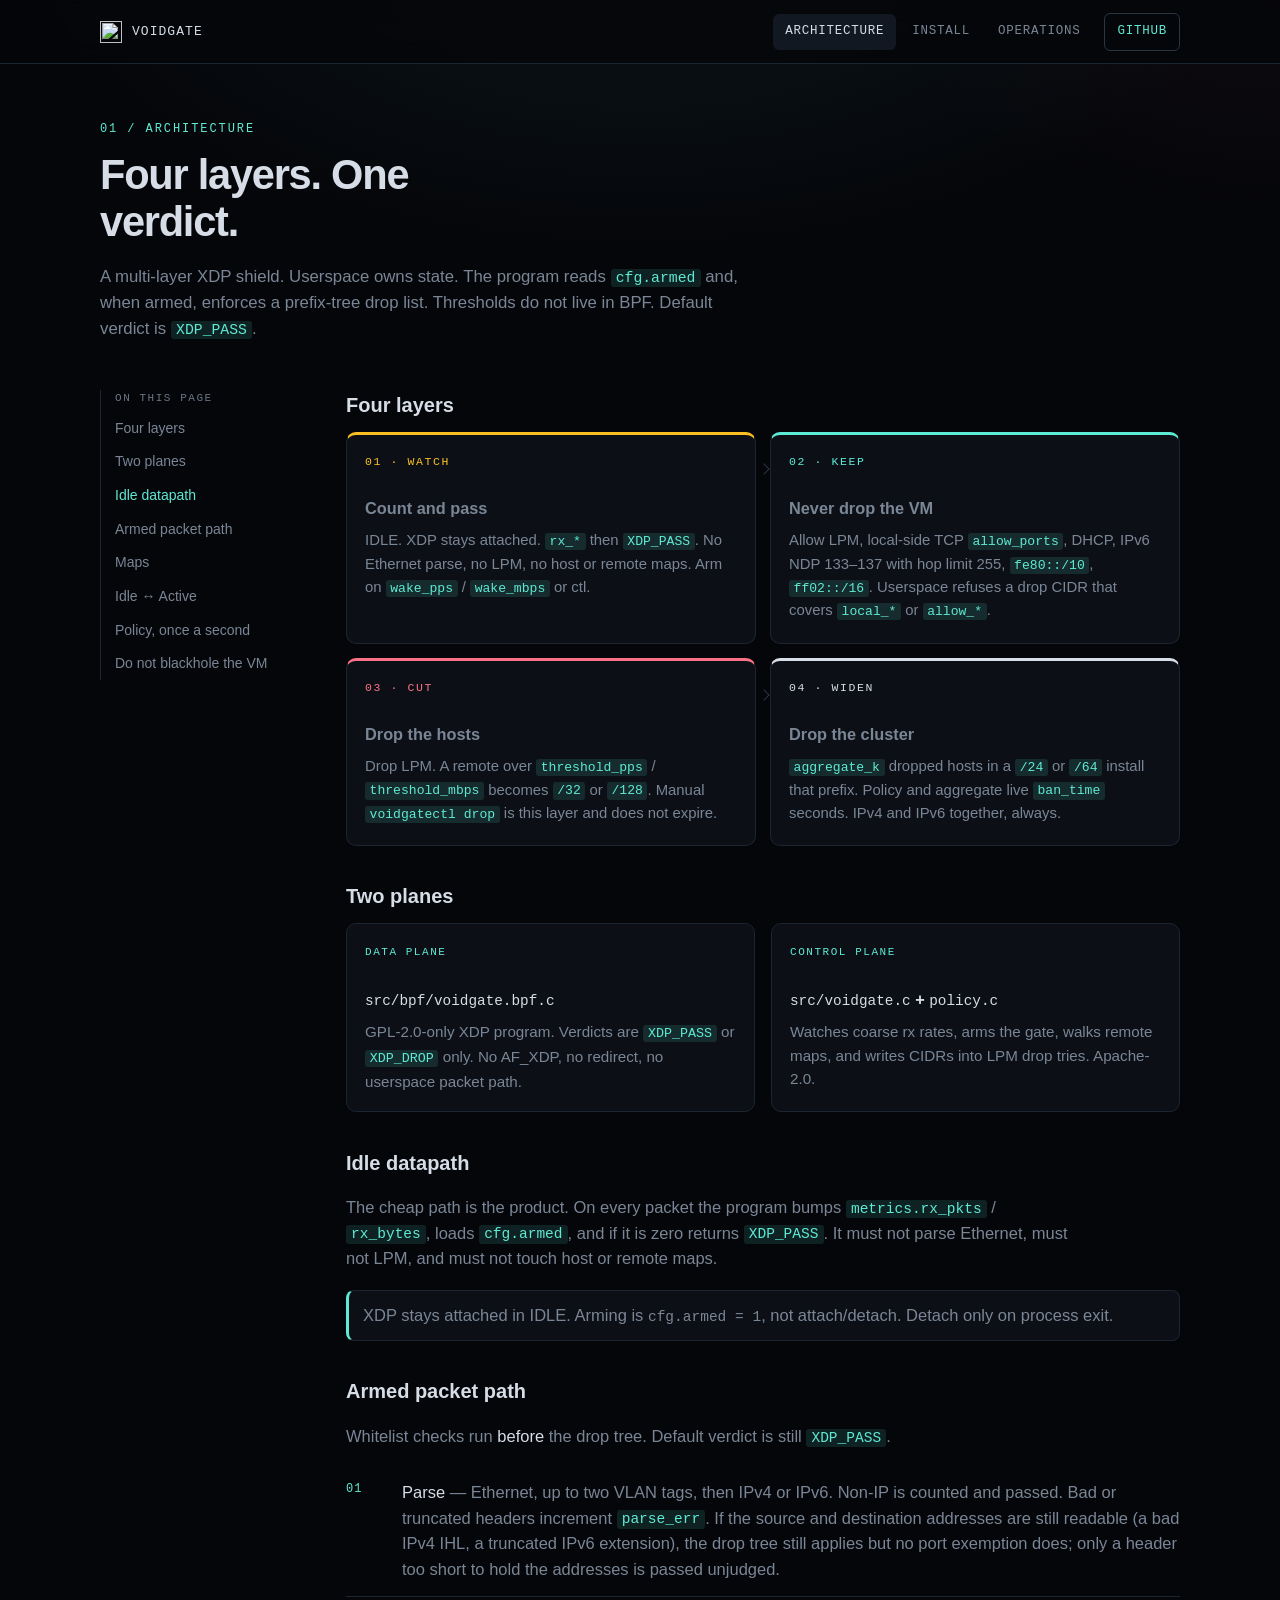
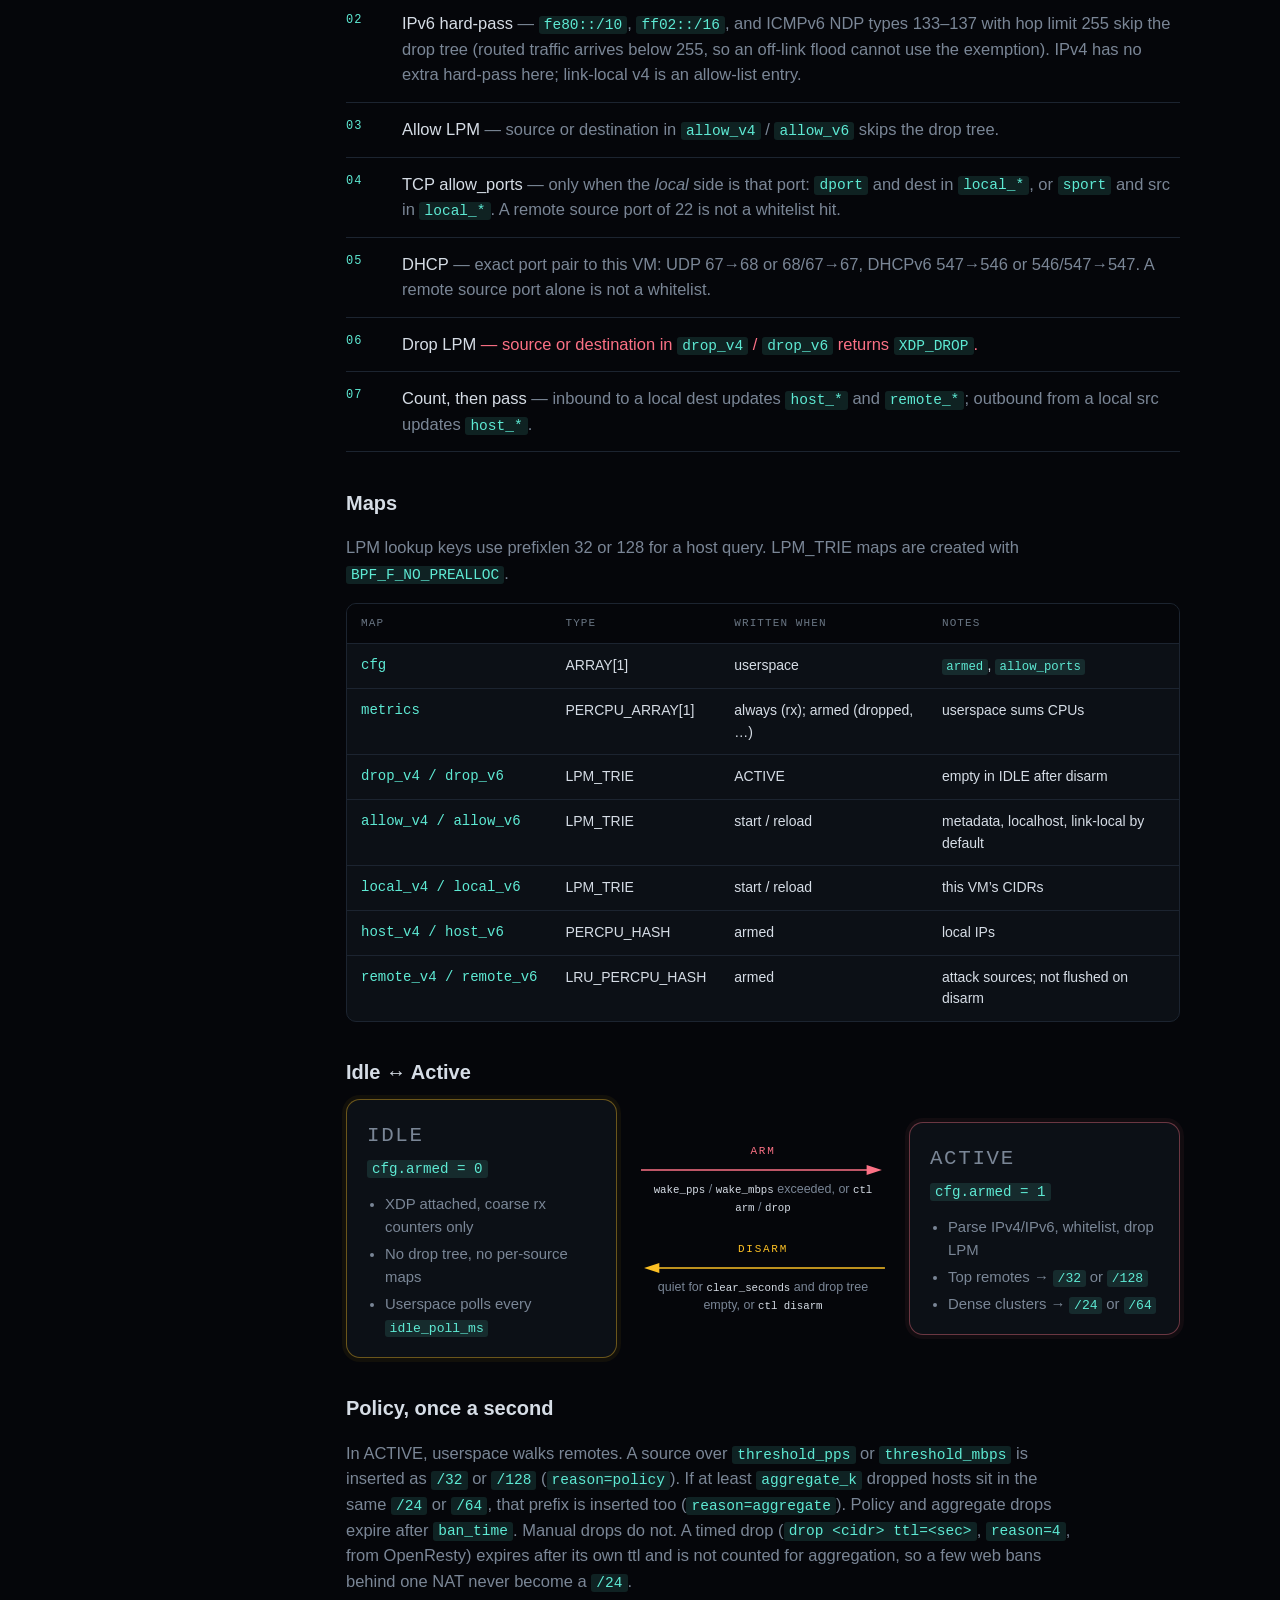
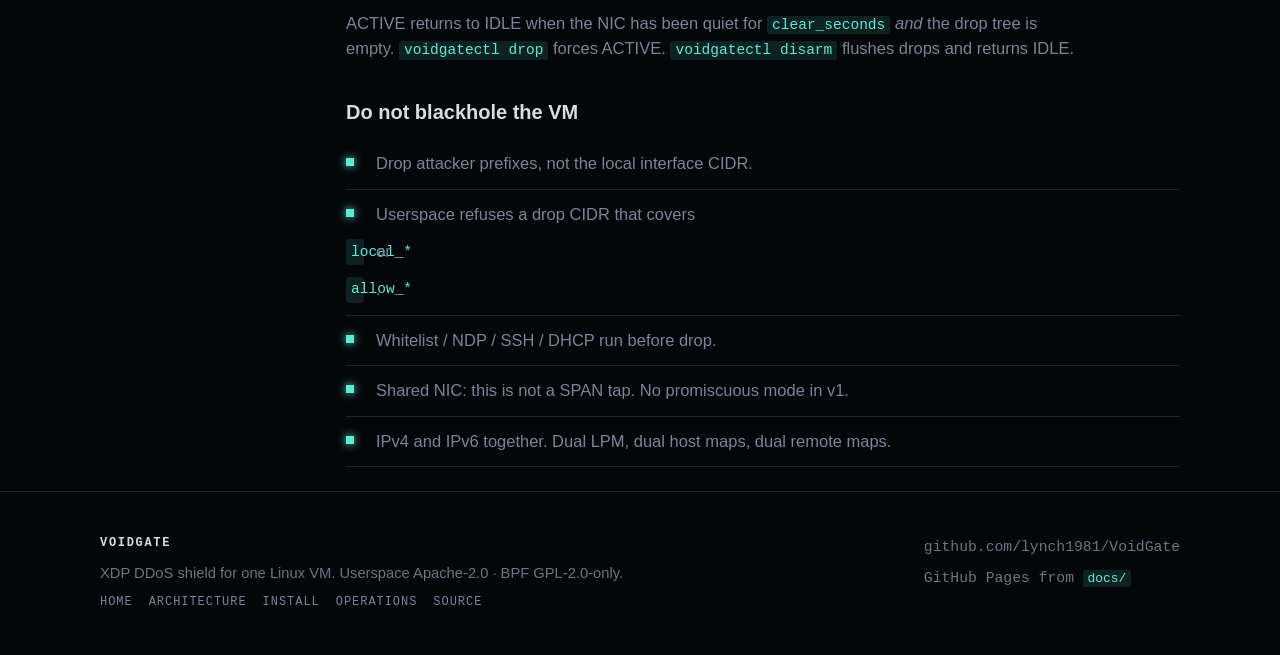
==== commit 230328ca: "feature: bridge Layer 7 bans to XDP drops OpenResty, Kong or APISIX push abusive clients down to XDP" ====
--- a/docs/architecture.html
+++ b/docs/architecture.html
@@ -191,7 +191,7 @@
                 </div>
 
                 <h2>Policy, once a second</h2>
-                <p>In ACTIVE, userspace walks remotes. A source over <code>threshold_pps</code> or <code>threshold_mbps</code> is inserted as <code>/32</code> or <code>/128</code> (<code>reason=policy</code>). If at least <code>aggregate_k</code> dropped hosts sit in the same <code>/24</code> or <code>/64</code>, that prefix is inserted too (<code>reason=aggregate</code>). Policy and aggregate drops expire after <code>ban_time</code>. Manual drops do not.</p>
+                <p>In ACTIVE, userspace walks remotes. A source over <code>threshold_pps</code> or <code>threshold_mbps</code> is inserted as <code>/32</code> or <code>/128</code> (<code>reason=policy</code>). If at least <code>aggregate_k</code> dropped hosts sit in the same <code>/24</code> or <code>/64</code>, that prefix is inserted too (<code>reason=aggregate</code>). Policy and aggregate drops expire after <code>ban_time</code>. Manual drops do not. A timed drop (<code>drop &lt;cidr&gt; ttl=&lt;sec&gt;</code>, <code>reason=4</code>, from OpenResty) expires after its own ttl and is not counted for aggregation, so a few web bans behind one NAT never become a <code>/24</code>.</p>
                 <p>ACTIVE returns to IDLE when the NIC has been quiet for <code>clear_seconds</code> <em>and</em> the drop tree is empty. <code>voidgatectl drop</code> forces ACTIVE. <code>voidgatectl disarm</code> flushes drops and returns IDLE.</p>
 
                 <h2>Do not blackhole the VM</h2>
